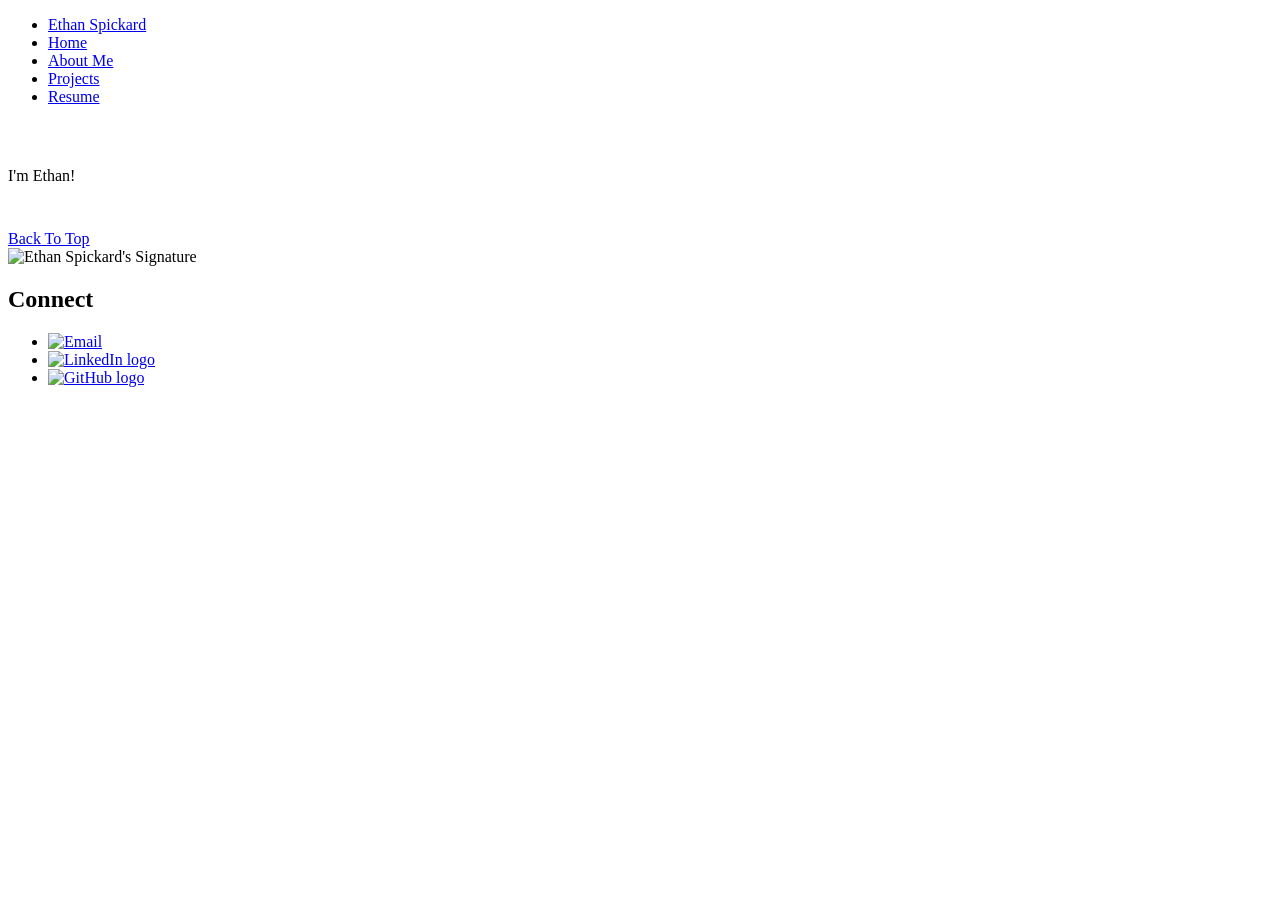
==== aboutme/index.html @ a58cb164 "Restructed pages setup." ====
<!DOCTYPE html>
<html lang="en">
  <head>
    <meta charset="UTF-8"/>
    <meta name="viewport" content="width=device-width, initial-scale=1.0, viewport-fit=cover"/>
    <meta http-equiv="X-UA-Compatible" content="ie=edge"/>
    <title>Ethan Spickard</title>
    <link rel="stylesheet" href="./style.css"/>
    <link rel="icon" href="./images/favicon.png"/>
  </head>

  <body>
    <header class="navbar" id="top">
      <nav aria-label="Primary">
        <ul class="navbar-item">
          <li class="navbar-tag">
            <a class="navbar-tag-text" href="./index.html#top">Ethan Spickard</a>
          </li>
          <li class="navbar-list">
            <a class="navbar-item-text" href="./index.html#top">Home</a>
          </li>
          <li class="navbar-list">
            <a class="navbar-item-text" href="./aboutme.html#top">About Me</a>
          </li>
          <li class="navbar-list">
            <a class="navbar-item-text" href="./projects.html#top">Projects</a>
          </li>
          <li class="navbar-list">
            <a class="navbar-item-text" href="./resume.html#top">Resume</a>
          </li>
        </ul>
      </nav>
    </header>

    <div style="height: 5vh"></div>
    
    <div>I'm Ethan!</div>
    
    <div style="height: 5vh"></div>
    
    <footer class="footer">
      <div class="backToTop">
        <a class="backToTopText" href="#top">Back To Top</a>
      </div>
      <div class="signature">
        <img
          class="signature-image"
          src="./images/signature.png"
          alt="Ethan Spickard's Signature"
        />
      </div>
      <div class="connect">
        <h2 class="connect-text">Connect</h2>
        <ul class="social-links">
          <li>
            <a href="mailto:ethan@ethanspickard.com">
              <img src="./images/email.svg" alt="Email"/>
            </a>
          </li>
          <li>
            <a href="https://linkedin.com/in/ethan-spickard">
              <img src="./images/linkedin.svg" alt="LinkedIn logo"/>
            </a>
          </li>
          <li>
            <a href="https://github.com/ecspickard">
              <img src="./images/github.svg" alt="GitHub logo"/>
            </a>
          </li>
        </ul>
      </div>
    </footer>
  </body>
</html>
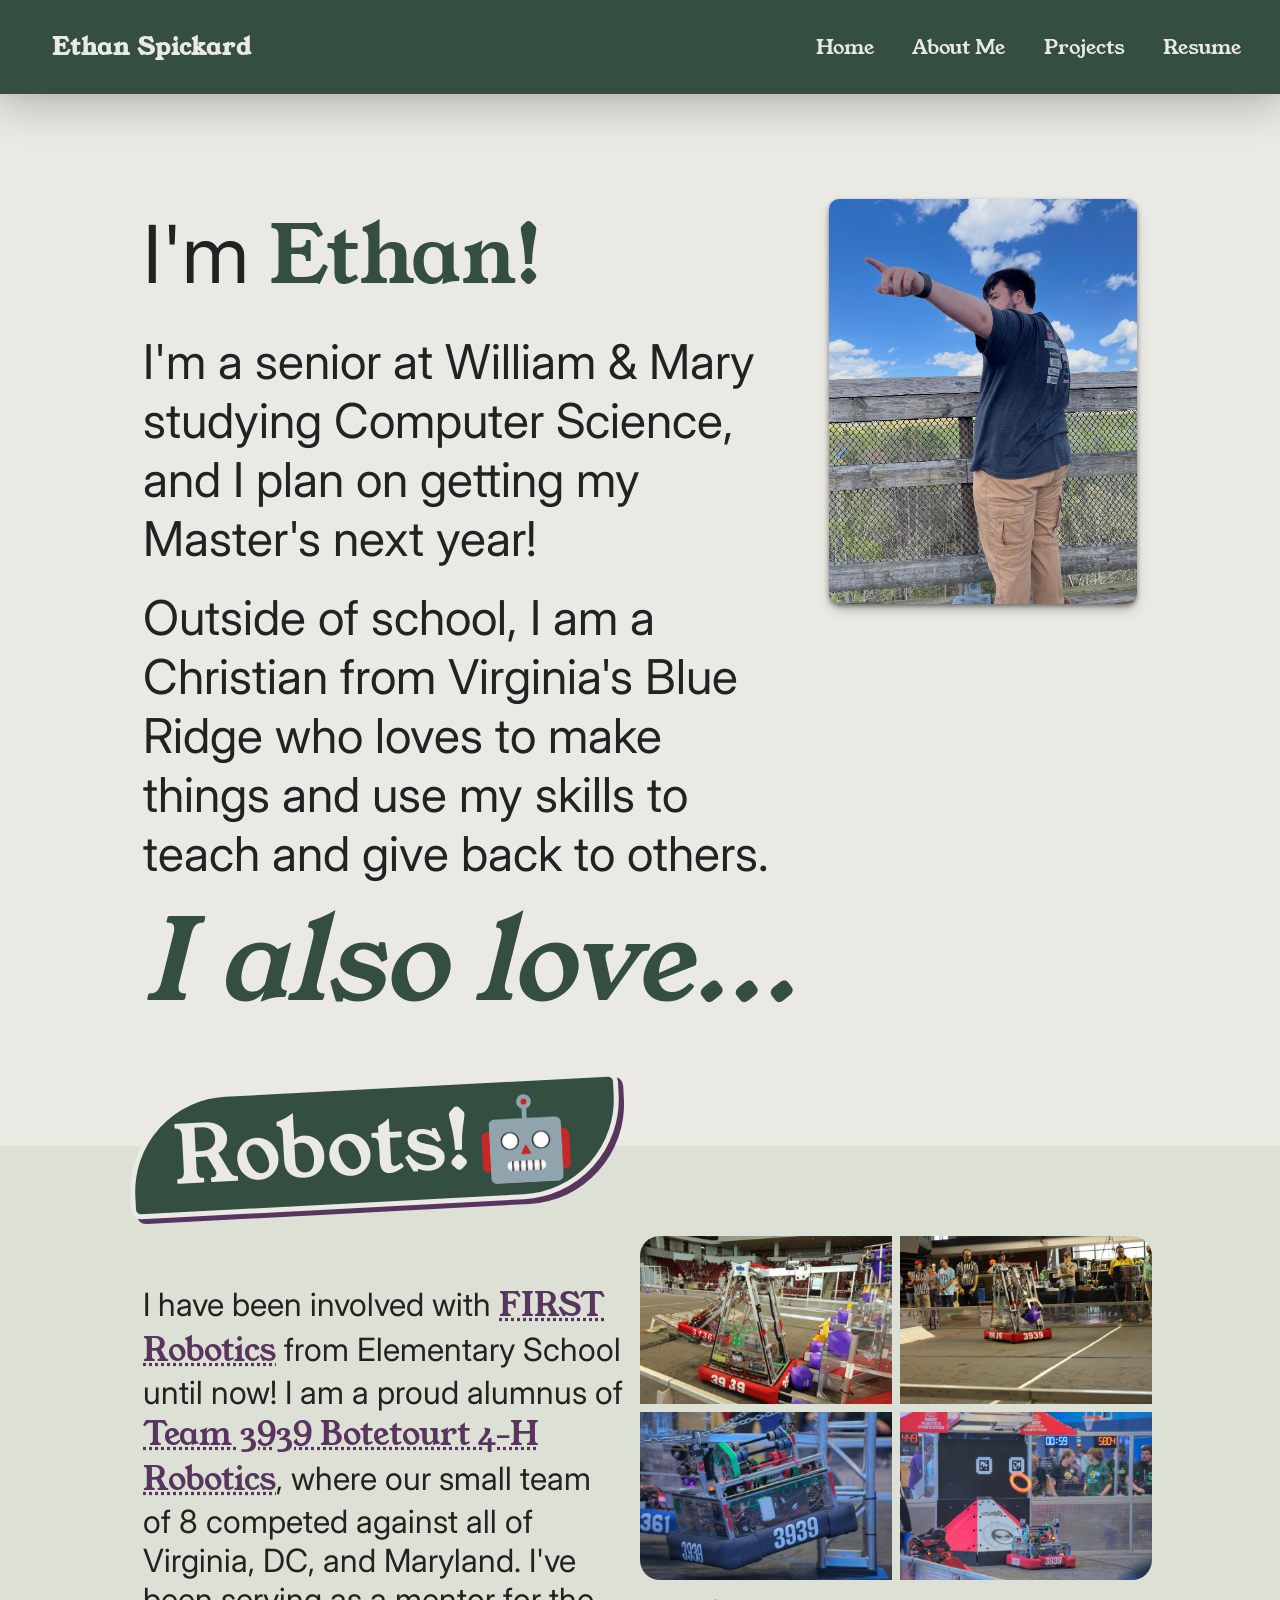
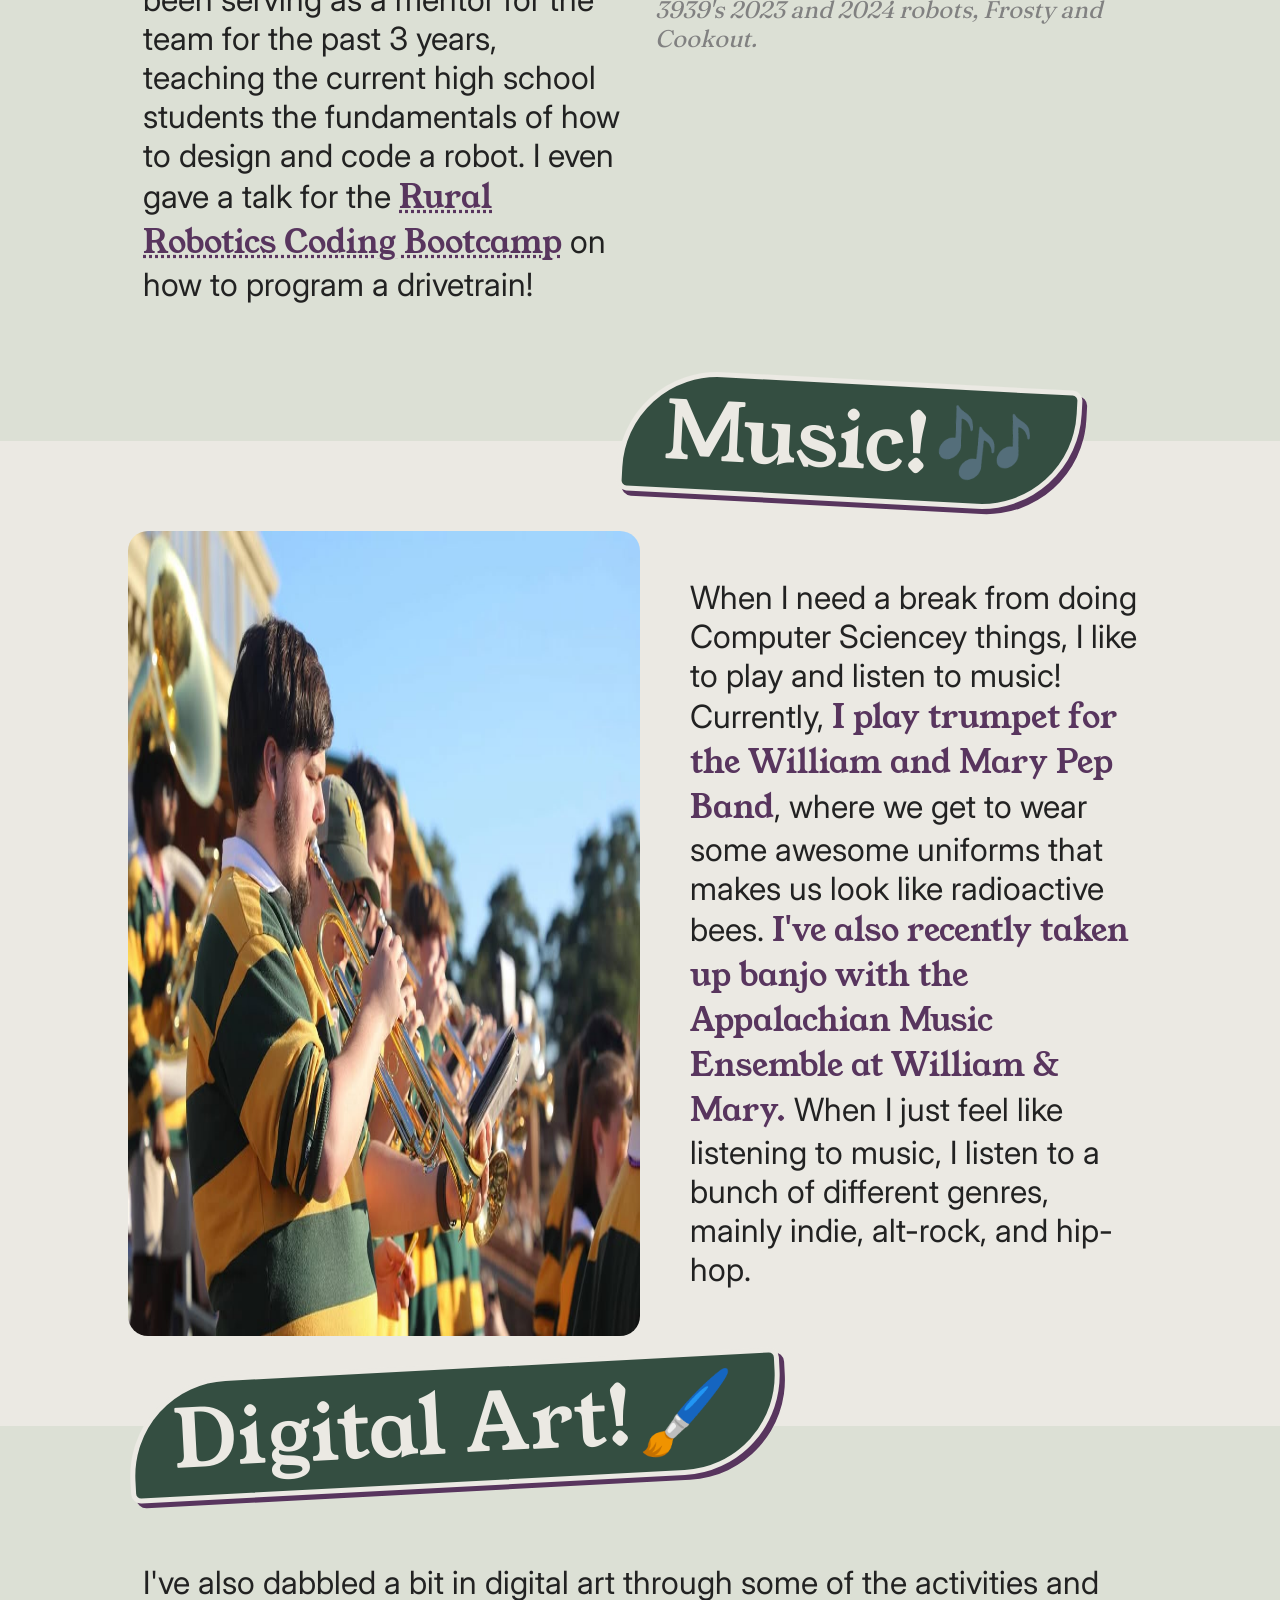
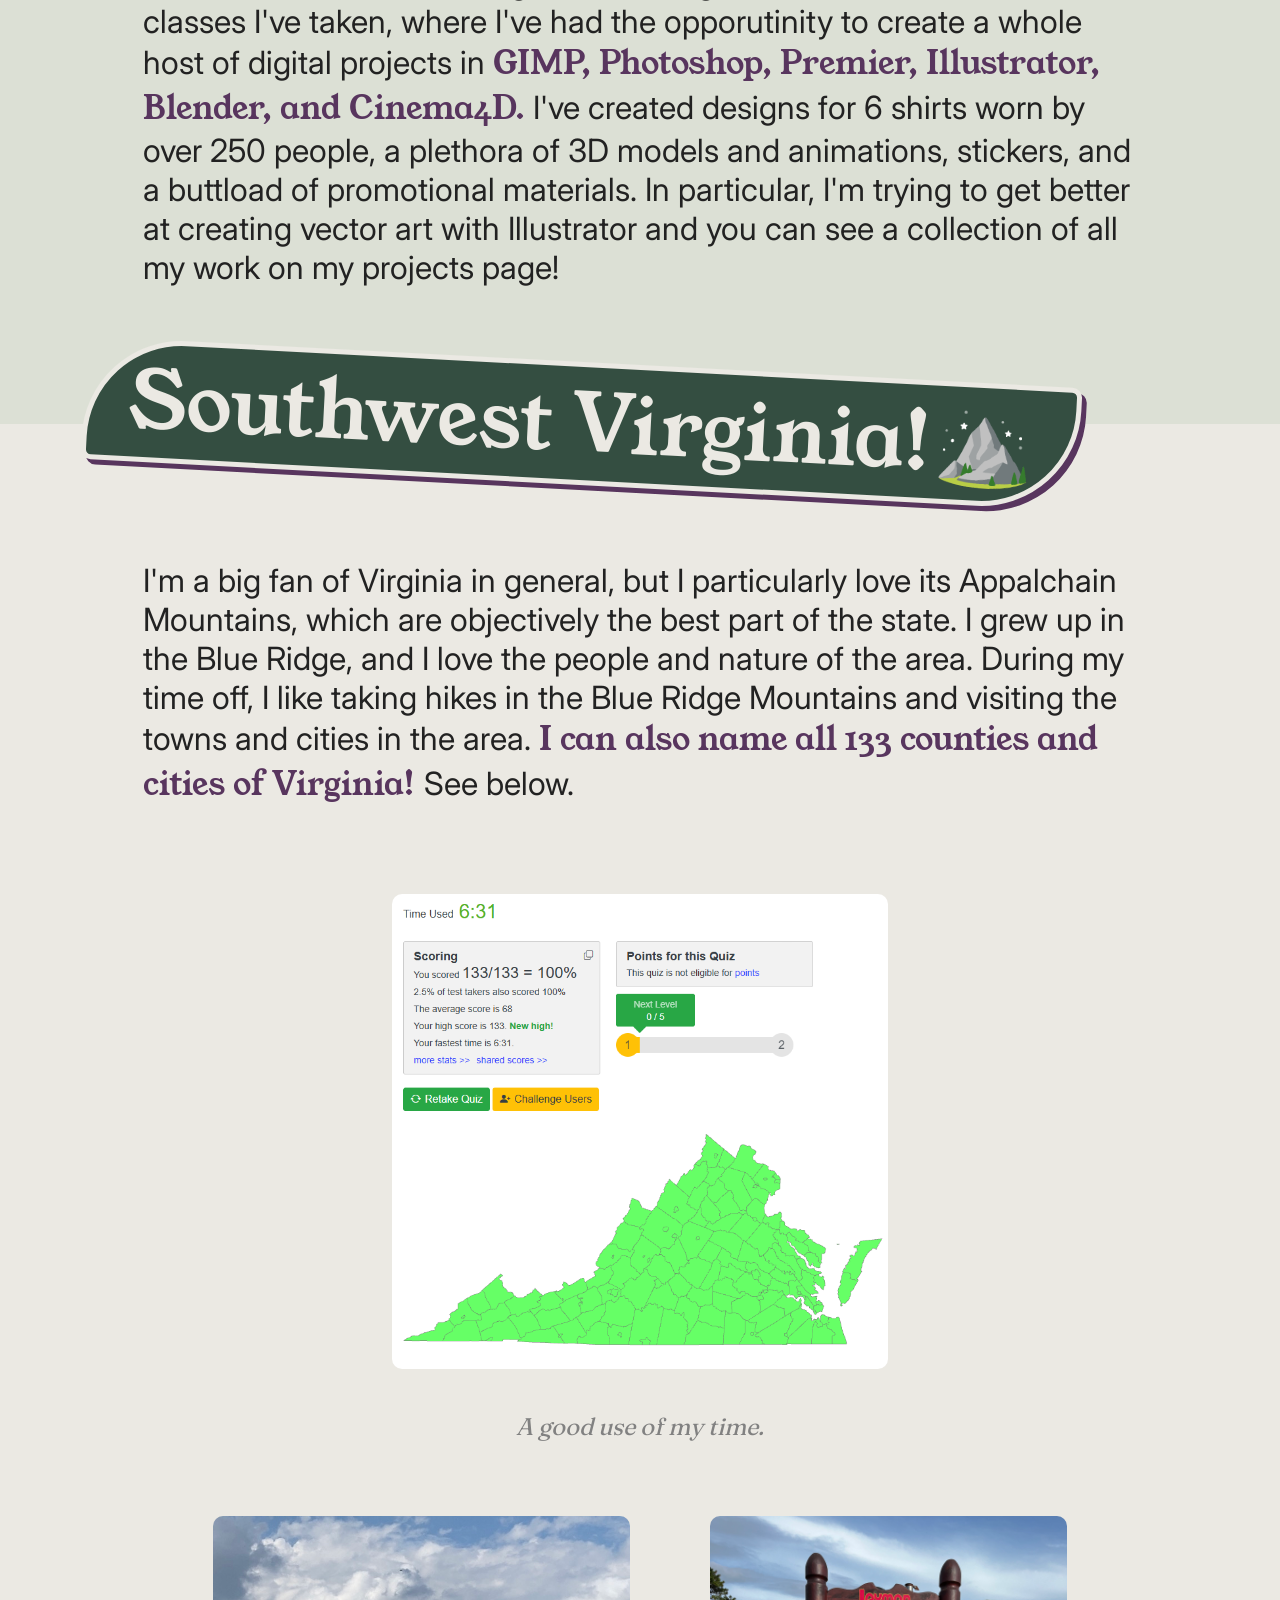
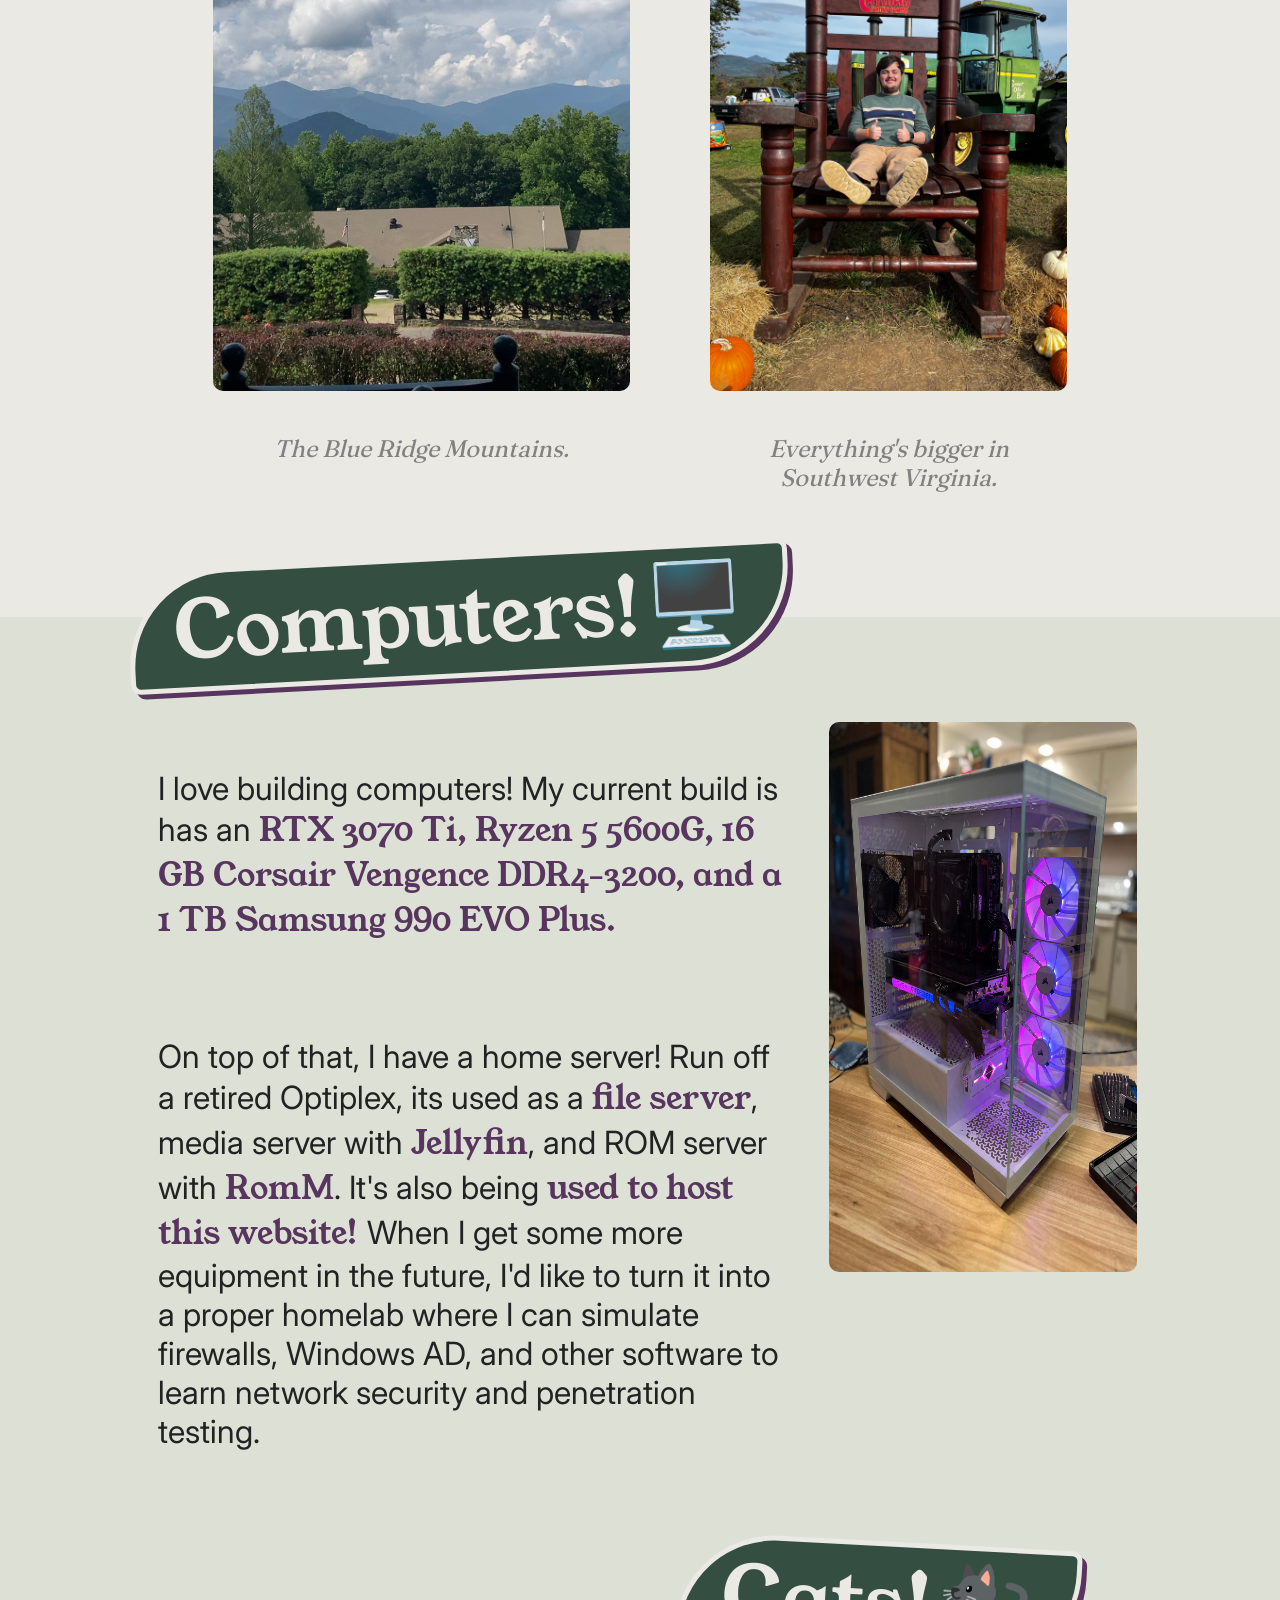
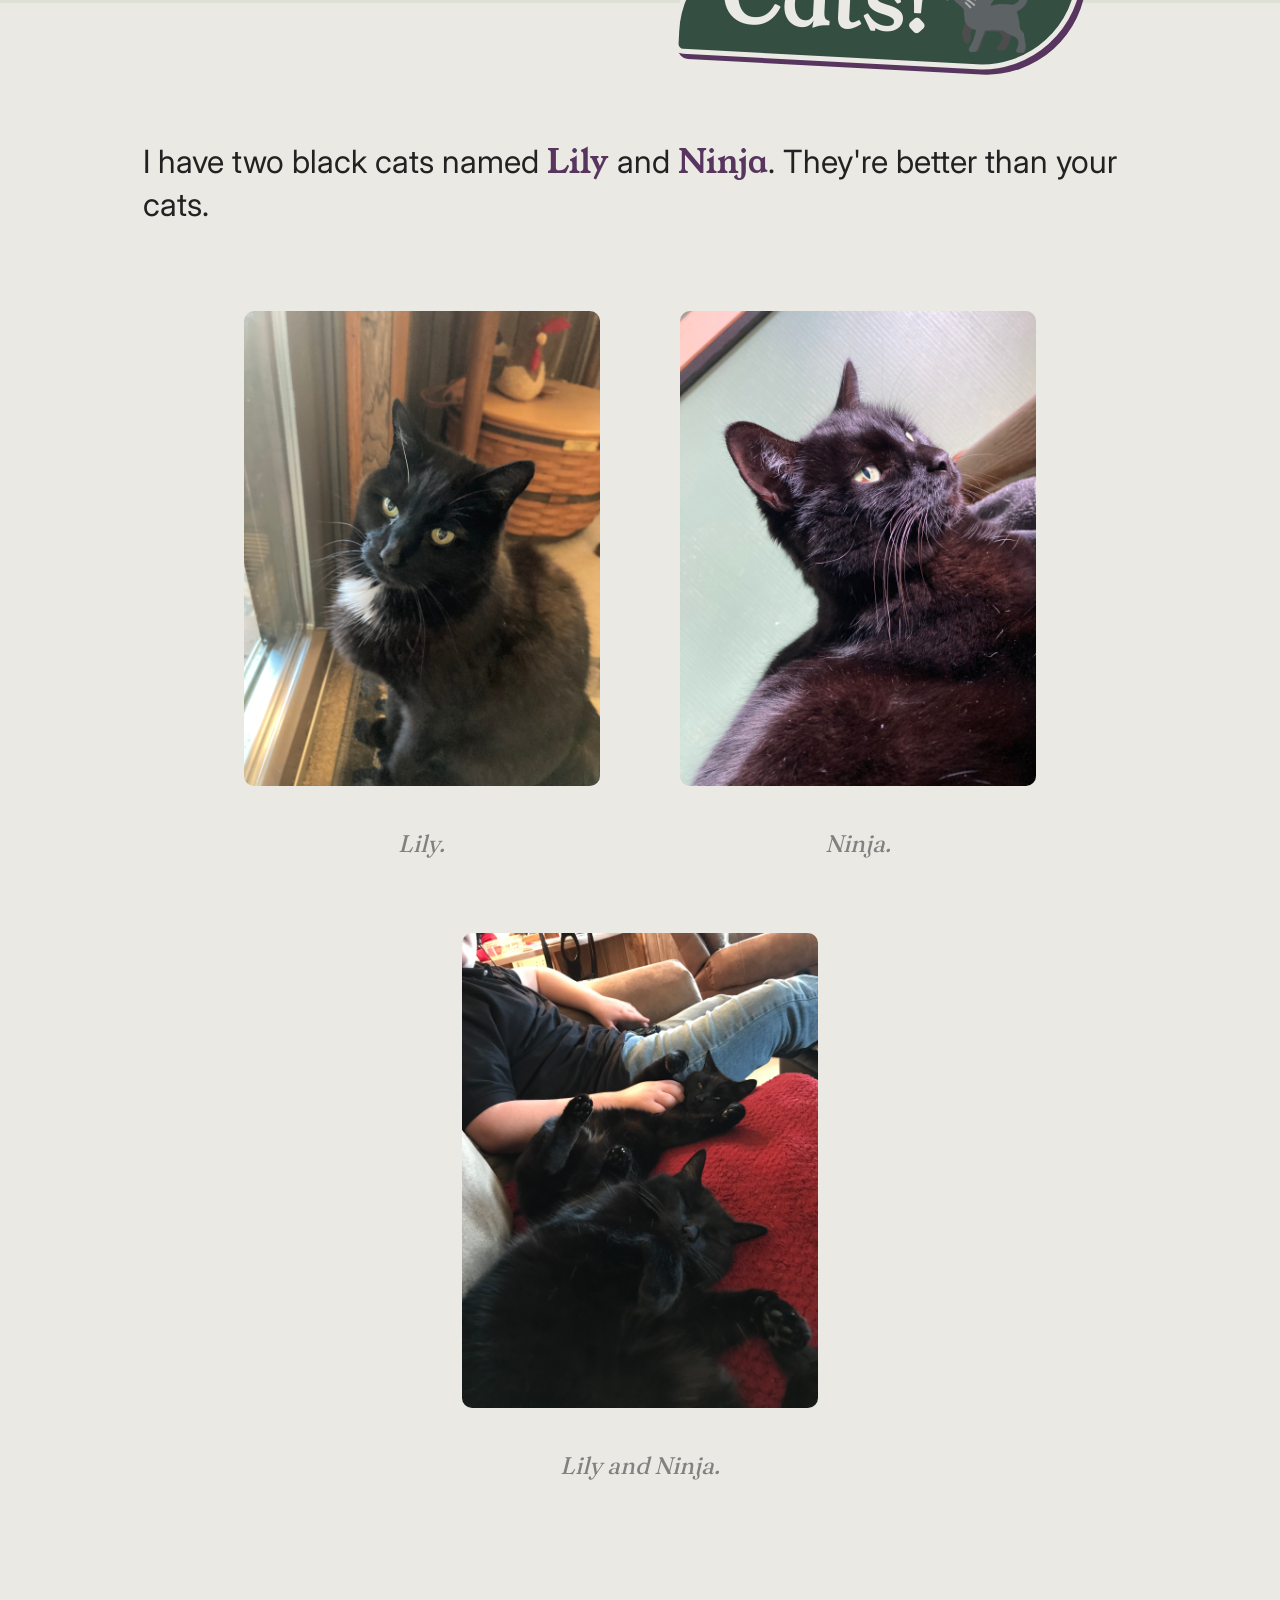
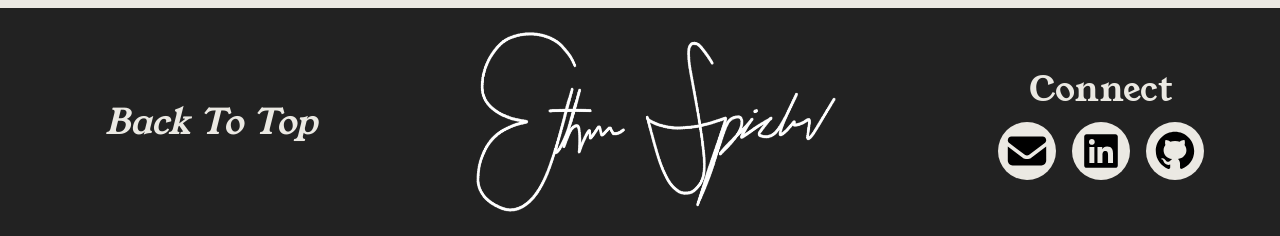
==== commit a8d2abb2: "Added about me page and cleaned up file structure." ====
--- a/aboutme/index.html
+++ b/aboutme/index.html
@@ -5,8 +5,8 @@
     <meta name="viewport" content="width=device-width, initial-scale=1.0, viewport-fit=cover"/>
     <meta http-equiv="X-UA-Compatible" content="ie=edge"/>
     <title>Ethan Spickard</title>
-    <link rel="stylesheet" href="./style.css"/>
-    <link rel="icon" href="./images/favicon.png"/>
+    <link rel="stylesheet" href="/style.css"/>
+    <link rel="icon" href="/images/favicon.png"/>
   </head>
 
   <body>
@@ -14,29 +14,131 @@
       <nav aria-label="Primary">
         <ul class="navbar-item">
           <li class="navbar-tag">
-            <a class="navbar-tag-text" href="./index.html#top">Ethan Spickard</a>
+            <a class="navbar-tag-text" href="/">Ethan Spickard</a>
           </li>
           <li class="navbar-list">
-            <a class="navbar-item-text" href="./index.html#top">Home</a>
+            <a class="navbar-item-text" href="/">Home</a>
           </li>
           <li class="navbar-list">
-            <a class="navbar-item-text" href="./aboutme.html#top">About Me</a>
+            <a class="navbar-item-text" href="/aboutme">About Me</a>
           </li>
           <li class="navbar-list">
-            <a class="navbar-item-text" href="./projects.html#top">Projects</a>
+            <a class="navbar-item-text" href="/projects">Projects</a>
           </li>
           <li class="navbar-list">
-            <a class="navbar-item-text" href="./resume.html#top">Resume</a>
+            <a class="navbar-item-text" href="/resume">Resume</a>
           </li>
         </ul>
       </nav>
     </header>
-
-    <div style="height: 5vh"></div>
     
-    <div>I'm Ethan!</div>
+    <div class="about-me-container">
+      <div class="about-me-section">
+        <div class="split-container">
+          <div class="split-two-third">
+            <div class="about-me-hero-title">I'm <b>Ethan!</b></div>
+            <div class="about-me-hero-subtitle">I'm a senior at William & Mary studying Computer Science, and I plan on getting my Master's next year!</div>
+            <div class="about-me-hero-body">Outside of school, I am a Christian from Virginia's Blue Ridge who loves to make things and use my skills to teach and give back to others.</div>
+            <div class="about-me-hero-segue">I also love...</div>
+          </div>
+          <div class="split-third">
+            <img class="about-me-hero-image" src="./images/pointing.jpg">
+          </div>
+        </div>
+        
+      </div>
+      
+      
+      <div class="about-me-section">
+        <h2>Robots!🤖</h2>
+        <div class="split-container">
+          <p class="split-half">I have been involved with <a href="https://www.firstinspires.org">FIRST Robotics</a> from Elementary School until now! I am a proud alumnus of <a href="https://www.team3939.com/index.php">Team 3939 Botetourt 4-H Robotics</a>, where our small team of 8 competed against all of Virginia, DC, and Maryland. I've been serving as a mentor for the team for the past 3 years, teaching the current high school students the fundamentals of how to design and code a robot. I even gave a talk for the <a href="https://www.youtube.com/watch?v=V723dXsJxwY">Rural Robotics Coding Bootcamp</a> on how to program a drivetrain!</p>
+        
+          <div class="split-half image-half">
+            <div class="image-grid">
+              <img style="border-top-left-radius: 20px;" src="./images/3939frosty.jpg">
+              <img style="border-top-right-radius: 20px;" src="./images/3939frosty2.jpg">
+              <img style="border-bottom-left-radius: 20px;" src="./images/3939cookout.jpg">
+              <img style="border-bottom-right-radius: 20px;" src="./images/3939cookout2.jpg">
+            </div>
+            <p class="about-me-caption">3939's 2023 and 2024 robots, Frosty and Cookout.</p>
+          </div>
+        </div>
+      </div>
+      
+      
+      
+      <div class="about-me-section">
+        <h2>Music!🎶</h2>
+        <div class="split-container">
+          <img class="split-half music-images" src="./images/pepband.JPG">
+          <p class="split-half music-text">When I need a break from doing Computer Sciencey things, I like to play and listen to music! Currently, <b>I play trumpet for the William and Mary Pep Band</b>, where we get to wear some awesome uniforms that makes us look like radioactive bees. <b>I've also recently taken up banjo with the Appalachian Music Ensemble at William & Mary.</b> When I just feel like listening to music, I listen to a bunch of different genres, mainly indie, alt-rock, and hip-hop.</p>
+        </div>
+      </div>
+      
+      <div class="about-me-section">
+        <h2>Digital Art!🖌️</h2>
+        <p>I've also dabbled a bit in digital art through some of the activities and classes I've taken, where I've had the opporutinity to create a whole host of digital projects in <b>GIMP, Photoshop, Premier, Illustrator, Blender, and Cinema4D.</b> I've created designs for 6 shirts worn by over 250 people, a plethora of 3D models and animations, stickers, and a buttload of promotional materials. In particular, I'm trying to get better at creating vector art with Illustrator and you can see a collection of all my work on my projects page!</p>
+      </div>
+      
+      <div class="about-me-section">
+        <h2>Southwest Virginia!⛰️</h2>
+        <p>I'm a big fan of Virginia in general, but I particularly love its Appalchain Mountains, which are objectively the best part of the state. I grew up in the Blue Ridge, and I love the people and nature of the area. During my time off, I like taking hikes in the Blue Ridge Mountains and visiting the towns and cities in the area. <b>I can also name all 133 counties and cities of Virginia!</b> See below.</p>
+        <div class="virginia-gallery">
+          <div class="virginia-item">
+            <img class="virginia-images" src="./images/virginiaquiz.png">
+            <p class="about-me-caption">A good use of my time.</p>
+          </div>
+        
+          <div class="virginia-item">
+            <img class="virginia-images" src="./images/blueridge.jpg">
+            <p class="about-me-caption">The Blue Ridge Mountains.</p>
+          </div>
+        
+          <div class="virginia-item">
+            <img class="virginia-images" src="./images/bigchair.png">
+            <p class="about-me-caption">Everything's bigger in <br> Southwest Virginia.</p>
+          </div>
+        </div>
+      </div>
+      
+      <div class="about-me-section">
+        <h2>Computers!🖥️</h2>
+        <div class="split-container">
+          <div class="split-two-third">
+            <p>I love building computers! My current build is has an <b>RTX 3070 Ti, Ryzen 5 5600G, 16 GB Corsair Vengence DDR4-3200, and a 1 TB Samsung 990 EVO Plus.</b></p>
+            <p>On top of that, I have a home server! Run off a retired Optiplex, its used as a <b>file server</b>, media server with <b>Jellyfin</b>, and ROM server with <b>RomM</b>. It's also being <b>used to host this website!</b> When I get some more equipment in the future, I'd like to turn it into a proper homelab where I can simulate firewalls, Windows AD, and other software to learn network security and penetration testing.</p>
+          </div>
+          <div class="split-third">
+            <img class="computer-image" src="./images/computer.png">
+          </div>
+          
+        </div>        
+      </div>
+      
+      <div class="about-me-section">
+        <h2>Cats!🐈‍⬛</h2>
+        <p style="width: fit-content;">I have two black cats named <b>Lily</b> and <b>Ninja</b>. They're better than your cats.</p>
+        
+        <div class="cat-gallery">
+          <div class="cat-item">
+            <img class="cat-images" src="./images/lily.JPG">
+            <p class="about-me-caption">Lily.</p>
+          </div>
+        
+          <div class="cat-item">
+            <img class="cat-images" src="./images/ninja.png">
+            <p class="about-me-caption">Ninja.</p>
+          </div>
+        
+          <div class="cat-item">
+            <img class="cat-images" src="./images/ninjaandlily.JPG">
+            <p class="about-me-caption">Lily and Ninja.</p>
+          </div>
+        </div>
+      </div>
     
-    <div style="height: 5vh"></div>
+    </div>
     
     <footer class="footer">
       <div class="backToTop">
@@ -45,7 +147,7 @@
       <div class="signature">
         <img
           class="signature-image"
-          src="./images/signature.png"
+          src="/images/signature.png"
           alt="Ethan Spickard's Signature"
         />
       </div>
@@ -54,17 +156,17 @@
         <ul class="social-links">
           <li>
             <a href="mailto:ethan@ethanspickard.com">
-              <img src="./images/email.svg" alt="Email"/>
+              <img src="/images/email.svg" alt="Email"/>
             </a>
           </li>
           <li>
             <a href="https://linkedin.com/in/ethan-spickard">
-              <img src="./images/linkedin.svg" alt="LinkedIn logo"/>
+              <img src="/images/linkedin.svg" alt="LinkedIn logo"/>
             </a>
           </li>
           <li>
             <a href="https://github.com/ecspickard">
-              <img src="./images/github.svg" alt="GitHub logo"/>
+              <img src="/images/github.svg" alt="GitHub logo"/>
             </a>
           </li>
         </ul>
--- a/style.css
+++ b/style.css
@@ -0,0 +1,1171 @@
+/* =========================================================
+   Custom Properties
+   ========================================================= */
+
+:root {
+  --white: #ebe9e3;
+  --accent-white: #dddddd;
+  --whiter: #f7f5ef;
+  --grey: #818181;
+  --green: #344e41;
+  --off-green: #4d6157;
+  --background-green: #dce0d5;
+  --hover-green: #c5c9bd;
+  --purple: #58355e;
+  --black: #222222;
+}
+
+/* =========================================================
+   Fonts
+   ========================================================= */
+
+@font-face {
+  font-family: "YoungSerif";
+  src: url("./fonts/YoungSerif-Regular.ttf") format("truetype");
+  font-weight: normal;
+  font-style: normal;
+}
+
+@font-face {
+  font-family: "Graphik";
+  src: url("./fonts/Graphik-Regular.ttf") format("truetype");
+  font-weight: normal;
+  font-style: normal;
+}
+
+@font-face {
+  font-family: "Inter";
+  src: url("./fonts/Inter-VariableFont.ttf") format("truetype");
+  font-weight: normal;
+  font-style: normal;
+}
+
+@font-face {
+  font-family: "Fraunces";
+  src: url("./fonts/Fraunces-VariableFont.ttf") format("truetype");
+  font-weight: normal;
+  font-style: normal;
+}
+
+/* =========================================================
+   Base / Reset
+   ========================================================= */
+
+* {
+  box-sizing: border-box;
+}
+
+html,
+body {
+  margin: 0;
+  padding: 0;
+  overflow-x: clip;
+  scroll-behavior: smooth;
+}
+
+body {
+  margin: 0;
+  padding: 0;
+  background-color: var(--white);
+}
+
+img {
+  max-width: 100%;
+}
+
+a {
+  text-decoration: none;
+}
+
+b {
+  font-family: "YoungSerif", Times, serif;
+  font-weight: lighter;
+  color: var(--green);
+}
+
+/* Section divider, rendered as an <hr> */
+.divider {
+  height: 3px;
+  width: 90vw;
+  margin: 0;
+  margin-left: 5vw;
+  display: grid;
+  background-color: var(--accent-white);
+  border: none;
+}
+
+/* =========================================================
+   Navbar
+   ========================================================= */
+
+.navbar {
+  width: 100%;
+  min-height: 9vh;
+  box-sizing: border-box;
+  display: flex;
+  align-items: center;
+  justify-content: space-between;
+  top: 0;
+  z-index: 1000;
+  background-color: var(--green);
+  padding: calc(1rem + env(safe-area-inset-top)) 10px 1rem;
+  box-shadow: 0 5px 10px rgba(0, 0, 0, 0.04), 0 15px 40px rgba(0, 0, 0, 0.2);
+}
+
+.navbar nav {
+    width: 100%;
+    margin-right: 3vw;
+}
+
+.navbar-item {
+  display: flex;
+  flex-wrap: wrap;
+  align-items: center;
+  width: 100%;
+  list-style-type: none;
+  margin: 0;
+  padding: 0;
+  margin-left: 2vw;
+  margin-right: 2vw;
+  color: var(--white);
+}
+
+.navbar-tag {
+  float: left;
+  margin-right: auto;
+}
+
+.navbar-list {
+  float: right;
+  padding-top: 0;
+  padding-bottom: 0;
+  margin-left: 0.5vw;
+}
+
+.navbar-tag-text {
+  display: block;
+  text-align: center;
+  padding: 14px 16px;
+  font-family: "YoungSerif", Times, serif;
+  font-weight: bolder;
+  font-size: clamp(1.1rem, 1rem + 1vw, 1.5rem);
+  letter-spacing: 1px;
+  color: var(--white);
+  transition: all 0.6s ease;
+  white-space: nowrap;
+}
+
+.navbar-item-text {
+  display: block;
+  text-align: center;
+  padding: 14px 16px;
+  border-radius: 5px;
+  font-family: "YoungSerif", Times, serif;
+  font-size: clamp(0.95rem, 0.8rem + 0.6vw, 1.5rem);
+  color: inherit;
+  transition: all 0.6s ease;
+  white-space: nowrap;
+}
+
+.navbar-item-text:hover {
+  background-color: var(--off-green);
+  border-radius: 20px;
+  transform: translateY(-2px);
+  text-decoration: underline var(--white);
+}
+
+/* =========================================================
+   Hero
+   ========================================================= */
+
+.hero {
+  width: 100%;
+  min-height: 65vh;
+  box-sizing: border-box;
+  margin-bottom: 0;
+  display: grid;
+  grid-template-columns: 60% 40%;
+  gap: 2rem;
+  padding: 4vh 0;
+  background-color: var(--white);
+}
+
+.hero-text {
+  display: flex;
+  margin-left: 7vw;
+  color: var(--black);
+  font-family: "Graphik";
+  font-size: clamp(1.75rem, 1rem + 3.5vw, 4.5rem);
+}
+
+.hero-title {
+  align-content: center;
+  justify-content: center;
+  padding-top: 0;
+  padding-bottom: 0;
+}
+
+.hero-title h1,
+.hero-title p {
+  margin: 1em 0;
+  font-size: inherit;
+  font-weight: inherit;
+  font-family: inherit;
+  color: inherit;
+}
+
+.hero-headshot {
+  align-content: center;
+  justify-items: center;
+}
+
+.hero-image {
+  align-self: auto;
+  width: 100%;
+  max-width: 500px;
+  height: auto;
+  aspect-ratio: 1 / 1;
+  object-fit: cover;
+  border: solid var(--green) 8px;
+  border-radius: 50px;
+}
+
+/* =========================================================
+   At a Glance
+   ========================================================= */
+
+.at-a-glance {
+  width: 90vw;
+  margin: 1vh;
+  margin-left: 5vw;
+  padding: 5px;
+  display: grid;
+  grid-template-columns: repeat(5, 20%);
+  gap: 1.5rem 0;
+  background-color: var(--white);
+}
+
+.at-a-glance-text {
+  display: flex;
+  justify-content: center;
+  align-items: center;
+  text-align: center;
+  font-family: "Graphik", Times, serif;
+  font-weight: lighter;
+  font-size: clamp(1.1rem, 0.6rem + 2vw, 3rem);
+  color: var(--black);
+}
+
+.at-a-glance-links {
+  display: grid;
+  grid-template-rows: 50% 50%;
+  gap: 0.5rem;
+  justify-content: center;
+  align-items: center;
+}
+
+.at-a-glance-buttons {
+  padding: 10px;
+  border-radius: 20px;
+  text-align: center;
+  justify-items: center;
+  align-items: center;
+  font-family: "YoungSerif";
+  font-size: clamp(1rem, 0.7rem + 1vw, 1.75rem);
+  color: var(--white);
+  transition: all 0.4s ease-out;
+}
+
+.at-a-glance-buttons:hover {
+  transform: translateY(-4px);
+  box-shadow: 0 5px 10px rgba(0, 0, 0, 0.4);
+  text-decoration: underline var(--white);
+  transition: all 0.4s ease-out;
+}
+
+.at-a-glance-projects {
+  background-color: var(--green);
+}
+
+.at-a-glance-resume {
+  background-color: var(--purple);
+}
+
+.at-a-glance-links-text {
+  color: inherit;
+}
+
+/* =========================================================
+   Featured Projects
+   ========================================================= */
+
+.featured-projects {
+  width: 90vw;
+  max-width: 1400px;
+  margin: 7vh auto;
+}
+ 
+.featured-header {
+  display: grid;
+  grid-template-columns: auto auto;
+  gap: 1rem;
+  align-items: center;
+}
+ 
+.featured-header-text {
+  margin: 0;
+  font-family: "YoungSerif", Times, serif;
+  font-weight: lighter;
+  font-size: clamp(1.75rem, 1.2rem + 2vw, 3rem);
+  color: var(--green);
+}
+ 
+.featured-header-button {
+  margin-left: auto;
+  margin-bottom: auto;
+  padding: 10px;
+  border-radius: 20px;
+  text-align: center;
+  font-family: "YoungSerif";
+  font-size: clamp(1rem, 0.7rem + 1vw, 1.75rem);
+  color: var(--white);
+  background-color: var(--purple);
+  transition: all 0.4s ease-out;
+  white-space: nowrap;
+}
+ 
+.featured-header-button:hover {
+  transform: translateY(-4px);
+  box-shadow: 0 5px 10px rgba(0, 0, 0, 0.4);
+  text-decoration: underline var(--white);
+  transition: all 0.4s ease-out;
+}
+ 
+.featured-content {
+  display: flex;
+  flex-wrap: wrap;
+  justify-content:space-between;
+  gap: 2.5rem;
+  margin-top: 3vh;
+  margin-bottom: 5vh;
+}
+ 
+.featured-card {
+  display: block;
+  position: relative;
+  justify-self: center;
+  flex: 1 1 280px;
+  max-width: 800px;
+  min-height: 35vh;
+  border: solid var(--accent-white) 2px;
+  border-radius: 15px;
+  background-color: var(--whiter);
+  transform: translateY(0px);
+  transition: all 0.4s ease-out;
+}
+ 
+.featured-card:hover {
+  transform: translateY(-4px);
+  box-shadow: 0 10px 10px rgba(0, 0, 0, 0.1);
+  transition: all 0.4s ease-out;
+}
+ 
+.featured-image-wrapper {
+  overflow: hidden;
+}
+ 
+.featured-image {
+  height: 13vh;
+  width: 100%;
+  margin: 0;
+  padding: 0;
+  border-radius: 12px 12px 0 0;
+  border-bottom: solid var(--white) 2px;
+}
+ 
+.featured-title {
+  margin: 0;
+  margin-left: 9px;
+  font-family: "YoungSerif";
+  font-size: 2rem;
+  font-weight: normal;
+  color: inherit;
+}
+ 
+.featured-text {
+  margin: 0;
+  margin-left: 9px;
+  margin-right: 9px;
+  display: -webkit-box;
+  -webkit-box-orient: vertical;
+  -webkit-line-clamp: 4;
+  line-clamp: 4;
+  overflow: hidden;
+  font-family: "Graphik";
+  font-size: 1.5rem;
+}
+ 
+.featured-link {
+  width: 60%;
+  position: absolute;
+  left: 50%;
+  bottom: -1.75rem;
+  transform: translateX(-50%);
+  padding: 4px;
+  border: solid var(--white) 3px;
+  border-radius: 10px;
+  background-color: var(--green);
+  opacity: 0;
+  translate: translateY(0);
+  text-align: center;
+  text-decoration: none;
+  transition: all 0.2s ease-out;
+}
+ 
+.featured-card:hover .featured-link {
+  opacity: 1;
+  transition: all 0.4s ease-out;
+}
+ 
+.featured-link:hover {
+  translate: translateY(-2);
+  background-color: #405a4d;
+  text-decoration: underline var(--white);
+}
+ 
+.featured-link-text {
+  font-family: "YoungSerif";
+  font-size: 2rem;
+  font-style: italic;
+  color: var(--white);
+}
+
+/* =========================================================
+   Previously Worked With
+   ========================================================= */
+
+.previously {
+  width: 90vw;
+  max-width: 1200px;
+  margin: 1vh auto 5vh;
+}
+
+.previously-worked-with {
+  display: flex;
+  justify-content: center;
+  align-items: center;
+  margin-top: 5vh;
+  margin-bottom: 1vh;
+  font-family: "YoungSerif";
+  font-size: clamp(1.5rem, 1rem + 2vw, 3rem);
+  font-weight: normal;
+  color: var(--green);
+  text-align: center;
+}
+
+.company-logos {
+  height: auto;
+  display: grid;
+  grid-template-columns: repeat(auto-fit, minmax(150px, 1fr));
+  gap: 1.5rem;
+  padding: 1rem 0;
+}
+
+.company-logo {
+  display: flex;
+  align-self: center;
+  justify-self: center;
+  height: auto;
+  width: auto;
+  max-height: 250px;
+  border: 2px solid var(--accent-white);
+  border-radius: 15px;
+  transform: scale(1);
+  transition: all 0.5s ease;
+}
+
+.company-logo:hover {
+  transform: scale(1.05);
+  box-shadow: 0 5px 10px rgba(0, 0, 0, 0.1);
+  transition: all 0.5s ease;
+}
+
+.large-company-logo {
+  display: flex;
+  align-self: center;
+  justify-self: center;
+  height: auto;
+  width: auto;
+  max-height: 300px;
+  border: 2px solid var(--accent-white);
+  border-radius: 15px;
+  transform: scale(1);
+  transition: all 0.5s ease;
+}
+
+.large-company-logo:hover {
+  transform: scale(1.025);
+  box-shadow: 0 5px 10px rgba(0, 0, 0, 0.1);
+  transition: all 0.5s ease;
+}
+
+/* =========================================================
+   Contact
+   ========================================================= */
+
+.contact {
+  margin: 7vh 5vw;
+  margin-bottom: 15vh;
+  display: flex;
+  justify-self: center;
+  justify-content: center;
+}
+
+.contact-card {
+  min-height: 53vh;
+  width: 90vw;
+  max-width: 1100px;
+  display: flex;
+  border: solid var(--accent-white) 1px;
+  border-radius: 25px;
+  background-color: var(--whiter);
+  overflow: hidden;
+}
+
+.left-contact {
+  position: relative;
+  height: auto;
+  width: 30%;
+  min-width: 90px;
+  display: flex;
+  background-color: var(--green);
+  border-top-left-radius: 25px;
+  border-bottom-left-radius: 25px;
+}
+
+.left-contact-text {
+  margin: 0;
+  align-self: center;
+  writing-mode: vertical-rl;
+  text-orientation: upright;
+  font-family: "YoungSerif";
+  font-size: clamp(1.5rem, 1rem + 2vw, 4rem);
+  font-weight: normal;
+  letter-spacing: clamp(-14px, -4px - 1.5vw, -6px);
+  color: var(--off-green);
+}
+
+.contact-logo {
+  position: absolute;
+  top: 50%;
+  left: 100%;
+  transform: translate(-55%, -50%);
+  align-self: center;
+  height: clamp(6rem, 4rem + 12vw, 20rem);
+  width: clamp(6rem, 4rem + 12vw, 20rem);
+  border: solid var(--green) clamp(4px, 0.6vw, 10px);
+  border-radius: 50%;
+  overflow: clip;
+}
+
+.contact-logo-image {
+  width: 100%;
+  height: 100%;
+  border-radius: 50%;
+}
+
+.right-contact {
+  height: auto;
+  width: 70%;
+  padding: 15px;
+  padding-left: 15%;
+  display: grid;
+  grid-template-rows: repeat(4, minmax(60px, 1fr));
+  gap: 0.5rem;
+}
+
+.right-contact-header {
+  margin: 0;
+  justify-self: center;
+  align-self: center;
+  font-family: "YoungSerif";
+  font-size: clamp(1.5rem, 1rem + 3vw, 4rem);
+  font-weight: normal;
+  color: var(--green);
+  text-align: center;
+}
+
+.right-contact-item {
+  display: flex;
+  align-self: flex-start;
+  justify-self: left;
+  text-decoration: none;
+  transition: all 0.4s ease-out;
+}
+
+.right-contact-item:hover {
+  background-color: var(--white);
+  border-radius: 25px;
+  transform: translateX(15px);
+  text-decoration: underline var(--purple);
+  transition: all 0.3s ease-out;
+}
+
+.right-contact-item:hover .right-contact-icon {
+  transform: rotateY(360deg);
+  transition: all 1.25s ease;
+}
+
+.right-contact-icon {
+  align-self: center;
+  flex-shrink: 0;
+  margin: 15px;
+  padding: 1px;
+  width: clamp(40px, 6vw, 75px);
+  height: clamp(40px, 6vw, 75px);
+  background-color: var(--green);
+  border: 0px solid var(--white);
+  border-radius: 10px;
+  transform: rotateY(0deg);
+  transition: all 0.5s ease-out;
+}
+
+.right-contact-picture {
+  height: 100%;
+  width: 100%;
+  filter: invert(95%) sepia(8%) saturate(496%) hue-rotate(353deg)
+    brightness(111%) contrast(84%);
+}
+
+.right-contact-text {
+  align-self: center;
+  margin: 10px;
+  font-family: "Graphik";
+  font-size: clamp(1rem, 0.7rem + 1vw, 2.25rem);
+  font-weight: lighter;
+  color: var(--black);
+}
+
+/* =========================================================
+   Footer
+   ========================================================= */
+
+.footer {
+  width: 100%;
+  min-height: 20vh;
+  display: grid;
+  grid-template-columns: 33% 34% 33%;
+  gap: 1rem;
+  padding-top: 1.5rem;
+  padding-right: 0;
+  padding-bottom: calc(1.5rem + env(safe-area-inset-bottom, 0px));
+  padding-left: 0;
+  background-color: var(--black);
+  border-top: 3px solid var(--white);
+}
+
+.backToTop {
+  display: flex;
+  justify-content: center;
+  align-items: center;
+  color: var(--white);
+}
+
+.backToTopText {
+  display: flex;
+  justify-content: center;
+  align-items: center;
+  padding: 0.5rem;
+  font-family: "YoungSerif";
+  font-style: italic;
+  font-weight: lighter;
+  font-size: clamp(1.25rem, 1rem + 1.5vw, 3rem);
+  color: var(--white);
+  transition: all 0.6s ease;
+  text-align: center;
+}
+
+.backToTopText:hover {
+  background-color: #31302f;
+  border-radius: 1rem;
+  transform: translateY(-2px);
+  text-decoration: underline var(--white);
+  transition: all 0.6s ease;
+}
+
+.signature {
+  min-height: 0;
+  height: 20vh;
+  display: flex;
+  justify-content: center;
+  align-self: center;
+}
+
+.signature-image {
+  width: 100%;
+  height: 100%;
+  object-fit: contain;
+}
+
+.connect {
+  display: flex;
+  flex-direction: column;
+  justify-content: center;
+  align-items: center;
+}
+
+.connect-text {
+  margin: 0;
+  padding: 0.5rem;
+  padding-top: 0;
+  font-family: "YoungSerif";
+  font-weight: lighter;
+  font-size: clamp(1.25rem, 1rem + 1.5vw, 3rem);
+  color: var(--white);
+  transition: all 0.6s ease;
+}
+
+.social-links {
+  display: flex;
+  gap: 16px;
+  justify-content: center;
+  list-style: none;
+  margin: 0;
+  padding: 0;
+}
+
+.social-links a {
+  display: inline-flex;
+  padding: 5px;
+  border-radius: 50%;
+  background-color: var(--white);
+}
+
+.social-links img {
+  width: 48px;
+  height: 48px;
+  transition: 0.2s ease;
+}
+
+.social-links a:hover img {
+  transform: translateY(-2px);
+}
+
+/* =========================================================
+   Responsive Breakpoints
+   ========================================================= */
+
+/* Tablet and below: stack the two-column layouts */
+@media (max-width: 900px) {
+  .hero {
+    grid-template-columns: 1fr;
+    padding: 4vh 5vw;
+    text-align: center;
+  }
+
+  .hero-text {
+    margin-left: 0;
+    justify-content: center;
+  }
+
+  .hero-title {
+    justify-items: center;
+  }
+
+  .hero-headshot {
+    order: -1;
+  }
+
+  .hero-image {
+    max-width: 320px;
+  }
+
+  .contact-card {
+    flex-direction: column;
+    height: auto;
+    width: 90vw;
+  }
+
+  .left-contact {
+    width: 100%;
+    min-height: 3rem;
+    border-top-left-radius: 25px;
+    border-top-right-radius: 25px;
+    border-bottom-left-radius: 0;
+  }
+
+  .left-contact-text,
+  .contact-logo {
+    display: none;
+  }
+
+  .right-contact {
+    width: 100%;
+    padding: 2rem 5vw;
+    grid-template-rows: none;
+    gap: 1rem;
+  }
+
+  .right-contact-header {
+    margin-top: 0;
+  }
+}
+
+/* Mobile: simplify navbar, stats, and footer */
+@media (max-width: 700px) {
+  .navbar {
+    padding-top: calc(0.75rem + env(safe-area-inset-top, 0px));
+    padding-right: 5px;
+    padding-bottom: 0.75rem;
+    padding-left: 5px;
+  }
+
+  .navbar-item {
+    justify-content: center;
+    margin-left: 0;
+    margin-right: 0;
+    row-gap: 0.25rem;
+  }
+
+  .navbar-tag {
+    float: none;
+    width: 100%;
+    text-align: center;
+    margin-right: 0;
+  }
+
+  .navbar-list {
+    float: none;
+    margin-left: 0;
+  }
+
+  .navbar-tag-text,
+  .navbar-item-text {
+    padding: 8px 10px;
+  }
+
+  .at-a-glance {
+    width: 90vw;
+    margin-left: 5vw;
+    grid-template-columns: repeat(2, 1fr);
+    row-gap: 1.5rem;
+  }
+
+  .at-a-glance-links {
+    grid-column: span 2;
+    grid-template-rows: none;
+    grid-template-columns: repeat(2, auto);
+    gap: 1rem;
+    margin-top: 0.5rem;
+  }
+
+  .featured-projects {
+    width: 90vw;
+    margin: 5vh auto;
+  }
+
+  .featured-header {
+    grid-template-columns: 1fr;
+    justify-items: center;
+    text-align: center;
+    gap: 0.75rem;
+  }
+
+  .featured-header-button {
+    margin: 0 auto;
+  }
+
+  .featured-card {
+    min-height: auto;
+    padding-bottom: 1.5rem;
+  }
+
+  .right-contact-text {
+    font-size: clamp(0.9rem, 0.7rem + 1.5vw, 1.5rem);
+    word-break: break-word;
+  }
+
+  .footer {
+    grid-template-columns: 1fr;
+    text-align: center;
+    gap: 1.5rem;
+    height: auto;
+  }
+
+  .signature {
+    height: 4rem;
+  }
+}
+
+/* Small phones: tighten spacing and type further */
+@media (max-width: 420px) {
+  .hero-title h1,
+  .hero-title p {
+    margin: 0.5em 0;
+  }
+
+  .at-a-glance-text {
+    font-size: clamp(1rem, 0.8rem + 2vw, 1.5rem);
+  }
+
+  .at-a-glance-links {
+    grid-template-columns: 1fr;
+  }
+
+  .contact {
+    margin: 5vh 4vw;
+    margin-bottom: 8vh;
+  }
+
+  .right-contact {
+    padding-left: 5vw;
+  }
+
+  .social-links img {
+    width: 36px;
+    height: 36px;
+  }
+}
+
+
+
+
+
+
+
+
+
+/**
+  About Me
+*/
+
+
+
+.about-me-container > div:nth-child(even){
+  background-color: var(--background-green);
+}
+
+.about-me-container h2 {
+  position: absolute;
+  top: -8rem;
+  font-family: "YoungSerif";
+  font-size: 5rem;
+  font-weight: lighter;
+  color: var(--white);
+  padding-left: 40px;
+  padding-right: 40px;
+  background-color: var(--green);
+  border: solid 5px var(--white);
+  border-top-left-radius: 100px;
+  border-bottom-right-radius: 100px;
+  border-top-right-radius: 10px;
+  border-bottom-left-radius: 10px;
+  box-shadow: 5px 5px 0px 0px var(--purple);
+}
+
+.about-me-container > div:nth-child(even) h2{
+  transform: rotate(-3deg);
+}
+
+.about-me-container > div:nth-child(odd) h2{
+  right: 12.5rem;
+  transform: rotate(3deg);
+}
+
+
+
+.about-me-container p {
+  font-family: "Inter";
+  font-size: 2rem;
+  color: var(--black);
+  padding: 15px;
+  display: inline-block;
+}
+
+.about-me-container b {
+  font-family: "YoungSerif";
+  font-size: 2rem;
+  color: var(--purple);
+}
+
+.about-me-container a {
+  font-family: "YoungSerif";
+  font-size: 2rem;
+  text-decoration: underline dotted;
+  color: var(--purple);
+  transition: ease-out 0.5s;
+}
+
+.about-me-container a:hover {
+  background-color: var(--hover-green);
+  transition: ease-out 0.5s;
+}
+
+
+.about-me-hero-title {
+  font-family: "Inter";
+  font-size: 5rem;
+  color: var(--black);
+}
+
+.about-me-hero-title b {
+  font-family: "YoungSerif";
+  font-size: 5rem;
+  color: var(--green);
+}
+
+.about-me-hero-subtitle {
+  font-family: "Inter";
+  font-size: 3rem;
+  color: var(--black);
+  margin: 20px 0px;
+}
+
+.about-me-hero-body {
+  font-family: "Inter";
+  font-size: 3rem;
+  color: var(--black);
+}
+
+.about-me-hero-segue {
+  font-family: "YoungSerif";
+  font-size: 7rem;
+  font-style: italic;
+  color: var(--green);
+}
+
+.about-me-hero-image {
+  border-radius: 10px;
+box-shadow: rgba(0, 0, 0, 0.4) 0px 2px 4px, rgba(0, 0, 0, 0.3) 0px 7px 13px -3px, rgba(0, 0, 0, 0.2) 0px -3px 0px inset;}
+
+
+.robot-images {
+  border-radius: 20px;
+  width: 100%;
+  max-width: 450px;
+  height: auto;
+  border-radius: 5px;
+}
+
+.about-me-section {
+  display: flex;
+  width: 100%;
+  position: relative;
+  flex-direction: column;
+  padding-top: 10vh;
+  padding-bottom: 10vh;
+  padding-left: 10vw;
+  padding-right: 10vw;
+}
+
+.split-container {
+  display: flex;
+  flex-direction: row;
+  flex-wrap: wrap;
+  width: 100%;
+}
+
+.split-half {
+  flex: 1 1 50%;
+  min-width: 0;
+}
+
+.about-me-caption {
+  font-family: "Fraunces" !important;
+  font-style: italic;
+  font-size: x-large !important;
+  margin: 0;
+  padding: 0;
+  color:  var(--grey) !important;
+}
+
+.image-half {
+  display: flex;
+  flex-direction: column;
+  align-items: center;
+}
+
+.image-grid {
+  display: grid;
+  grid-template-columns: repeat(2, 1fr);
+  gap: 8px;
+}
+
+.music-images {
+  border-radius: 20px;
+  margin: 0;
+}
+
+.music-text {
+  padding-left: 50px !important;
+}
+
+.virginia-images {
+  height: 475px;
+  margin: 20px;
+  border-radius: 10px;
+}
+
+.virginia-gallery {
+  display: flex;
+  flex-wrap: wrap;
+  justify-content: center;
+  align-items: flex-start;
+  width: 100%;
+}
+
+.virginia-item {
+  display: flex;
+  flex-direction: column;
+  align-items: center;
+  margin: 20px;
+}
+
+.virginia-item .about-me-caption {
+  margin-top: 8px;
+  text-align: center;
+}
+
+.split-two-third {
+  flex: 1 1 67%;
+  min-width: 0;
+  padding: 15px;
+}
+
+.split-third {
+  flex: 1 1 33%;
+  min-width: 0;
+  padding: 15px;
+}
+
+.computer-image {
+  border-radius: 10px;
+  height: 550px;
+  width: auto;  
+}
+
+.cat-images {
+  height: 475px;
+  margin: 20px;
+  border-radius: 10px;
+}
+
+.cat-gallery {
+  display: flex;
+  flex-wrap: wrap;
+  justify-content: center;
+  align-items: flex-start;
+  width: 100%;
+}
+
+.cat-item {
+  display: flex;
+  flex-direction: column;
+  align-items: center;
+  margin: 20px;
+}
+
+.cat-item .about-me-caption {
+  margin-top: 8px;
+  text-align: center;
+}
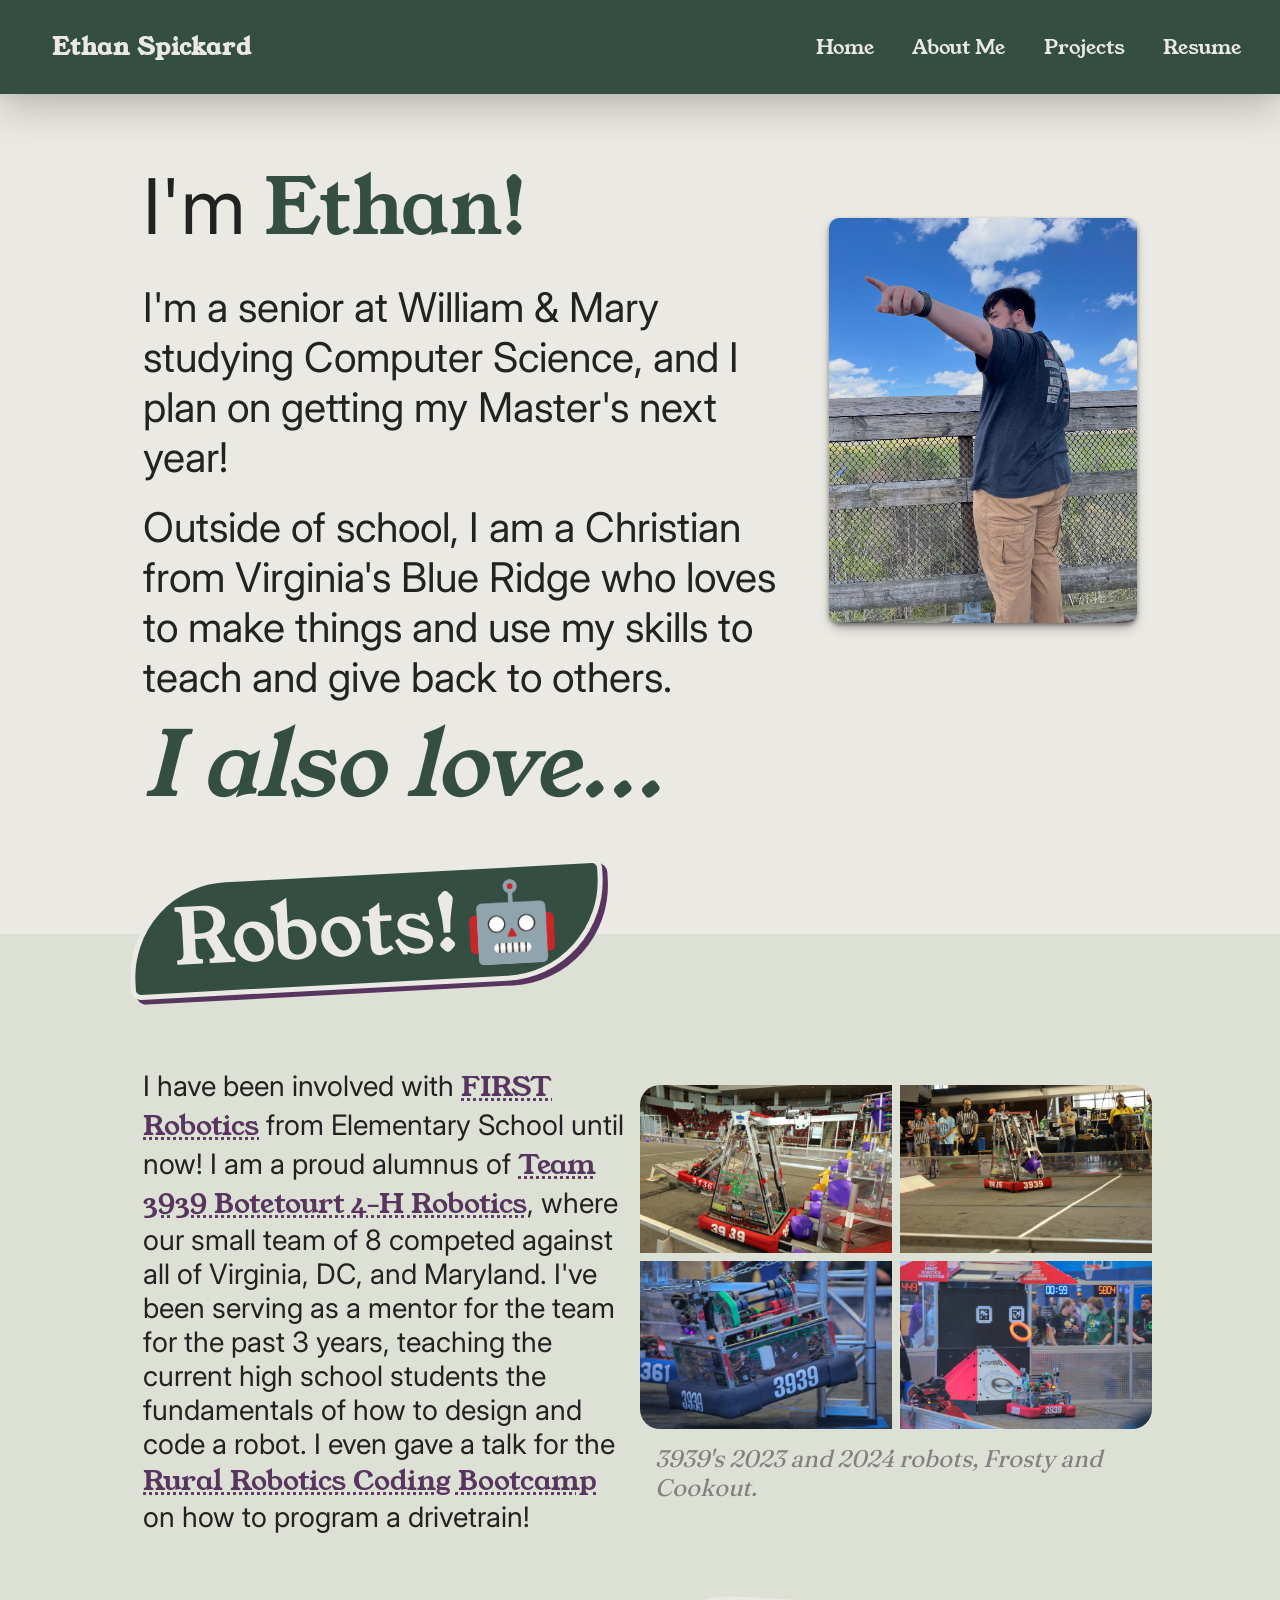
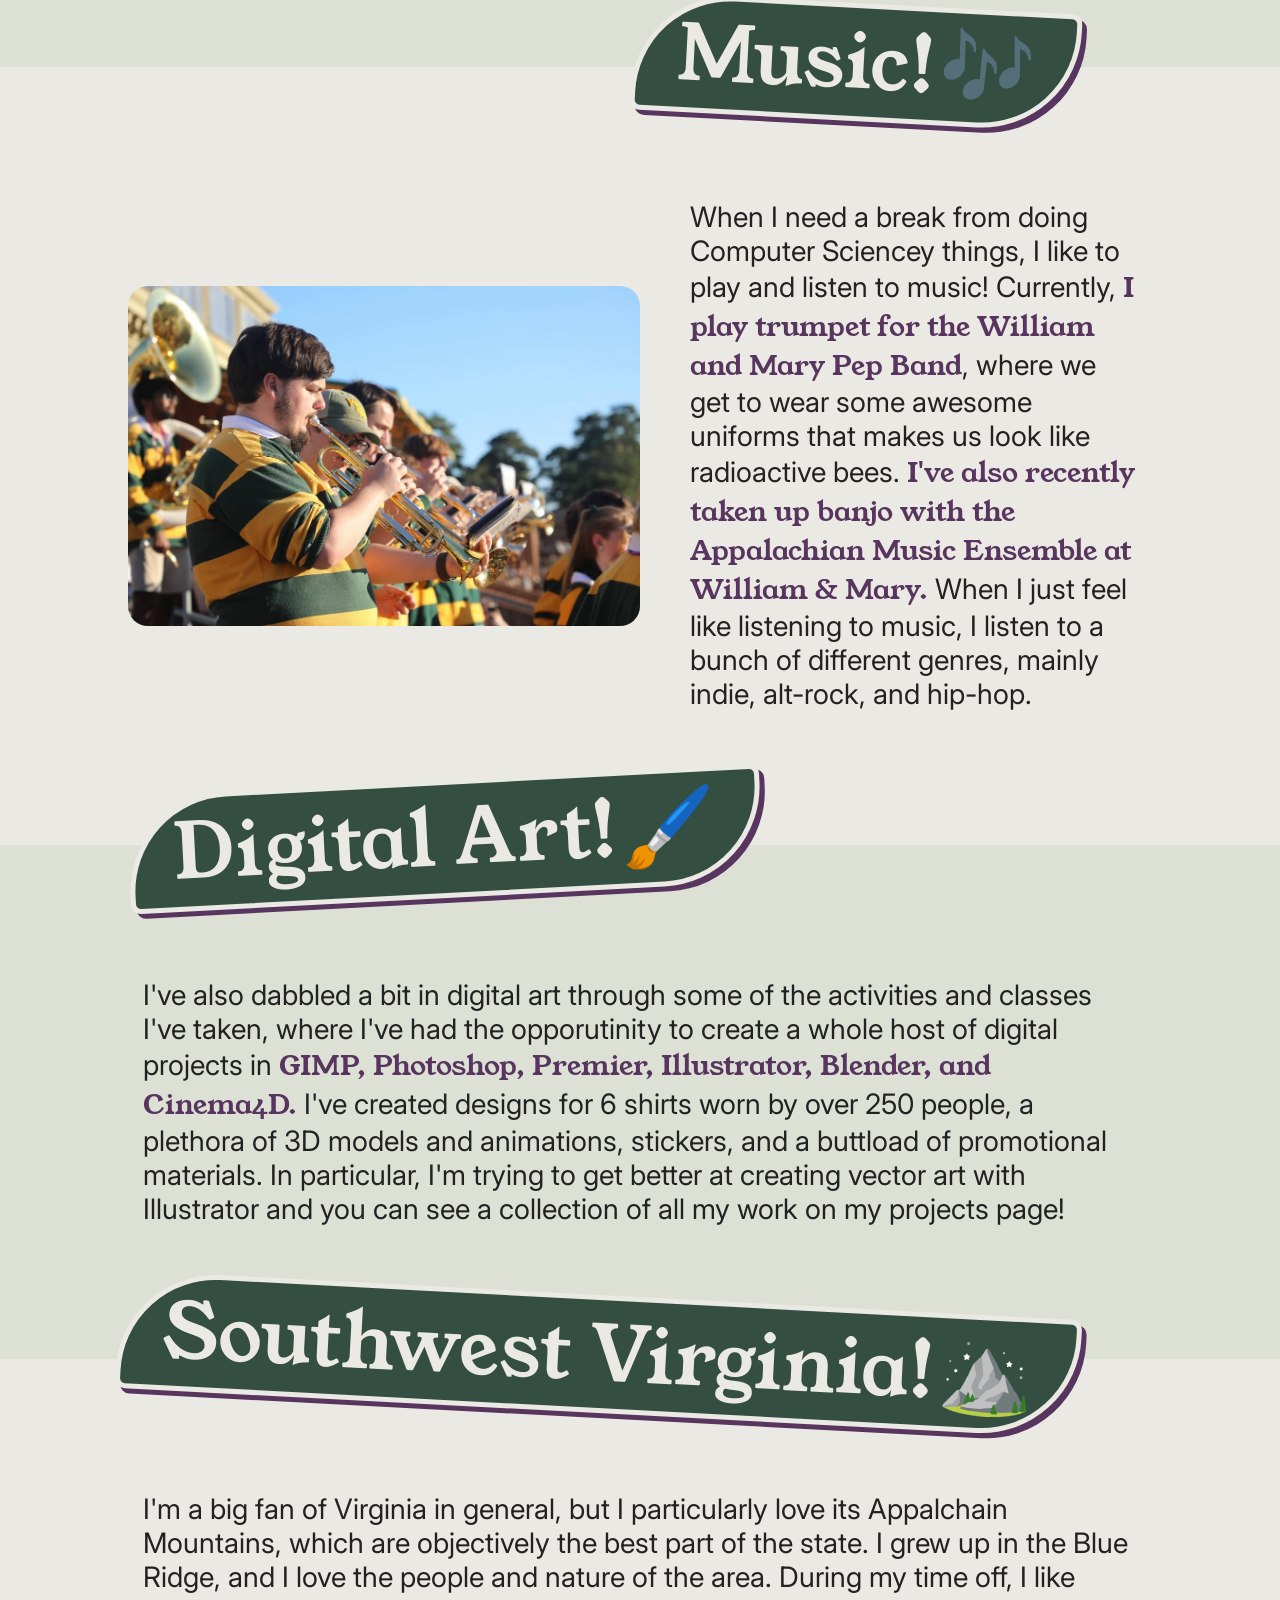
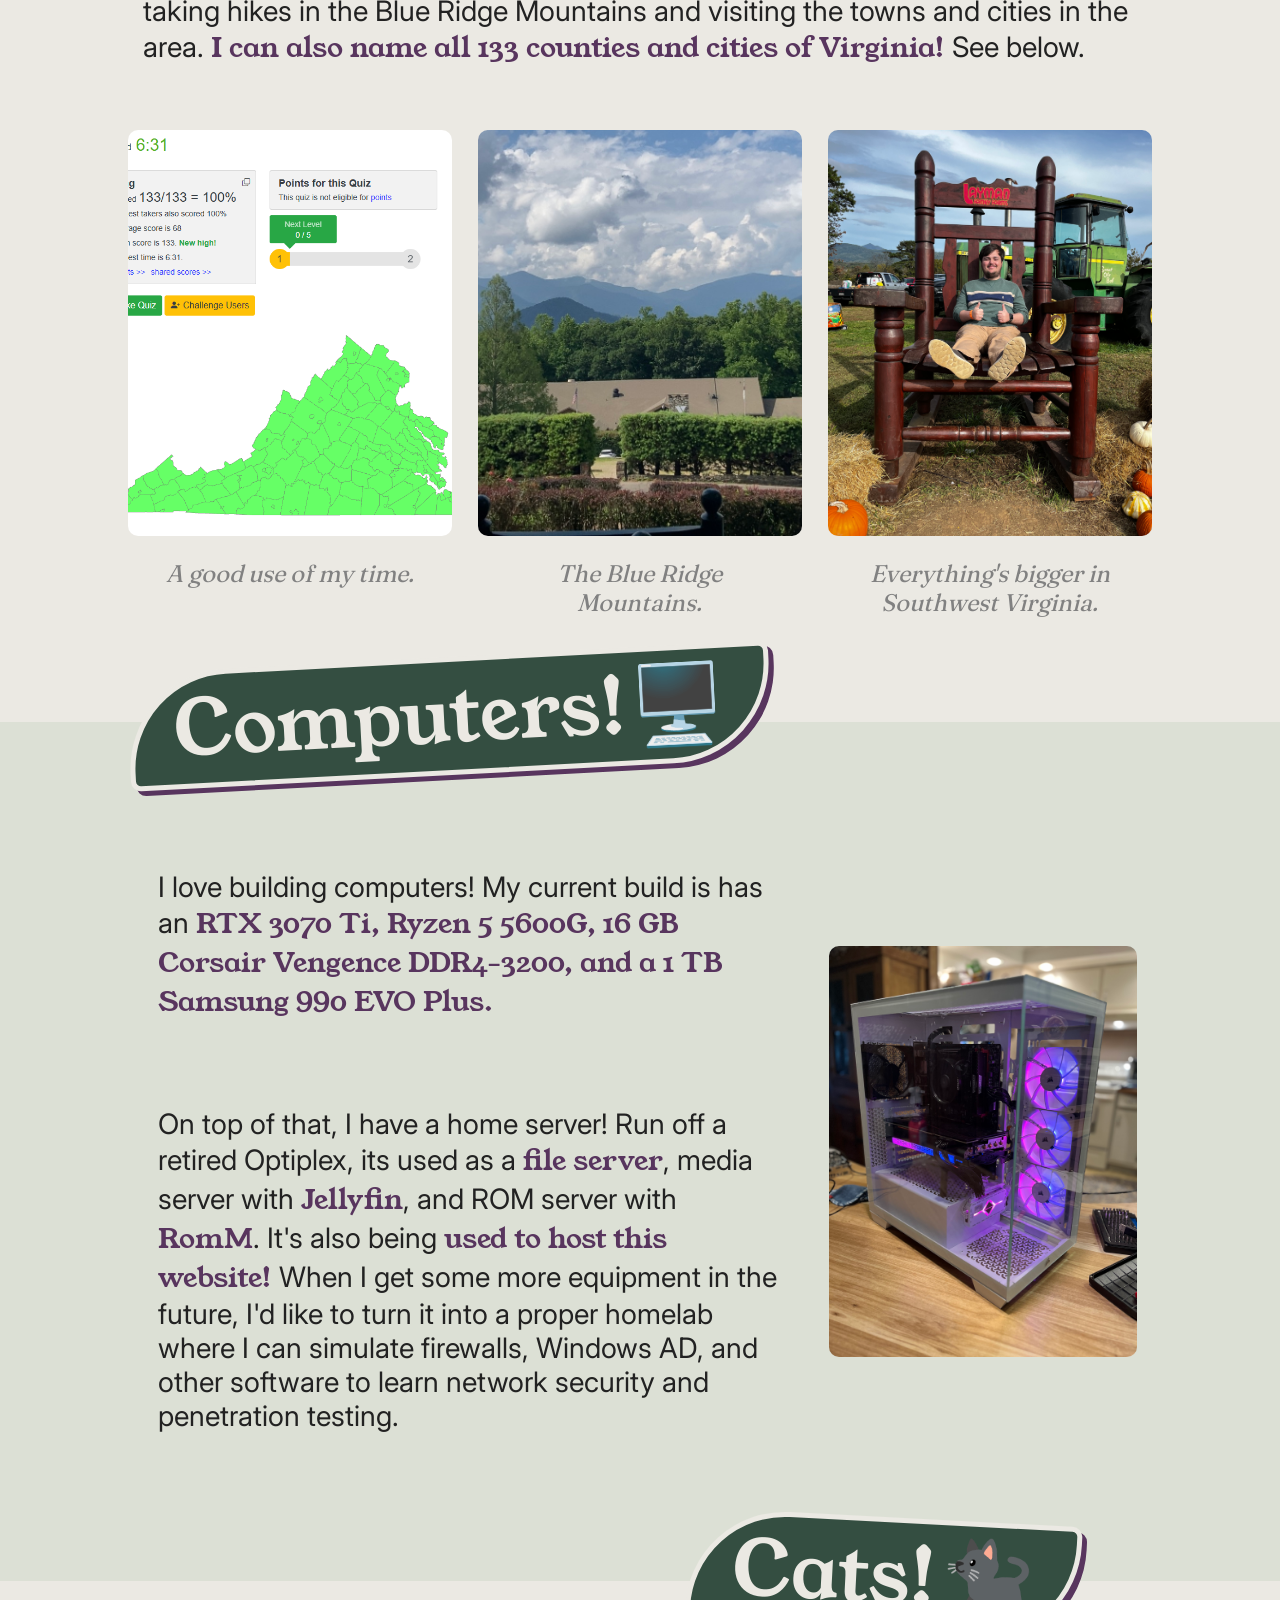
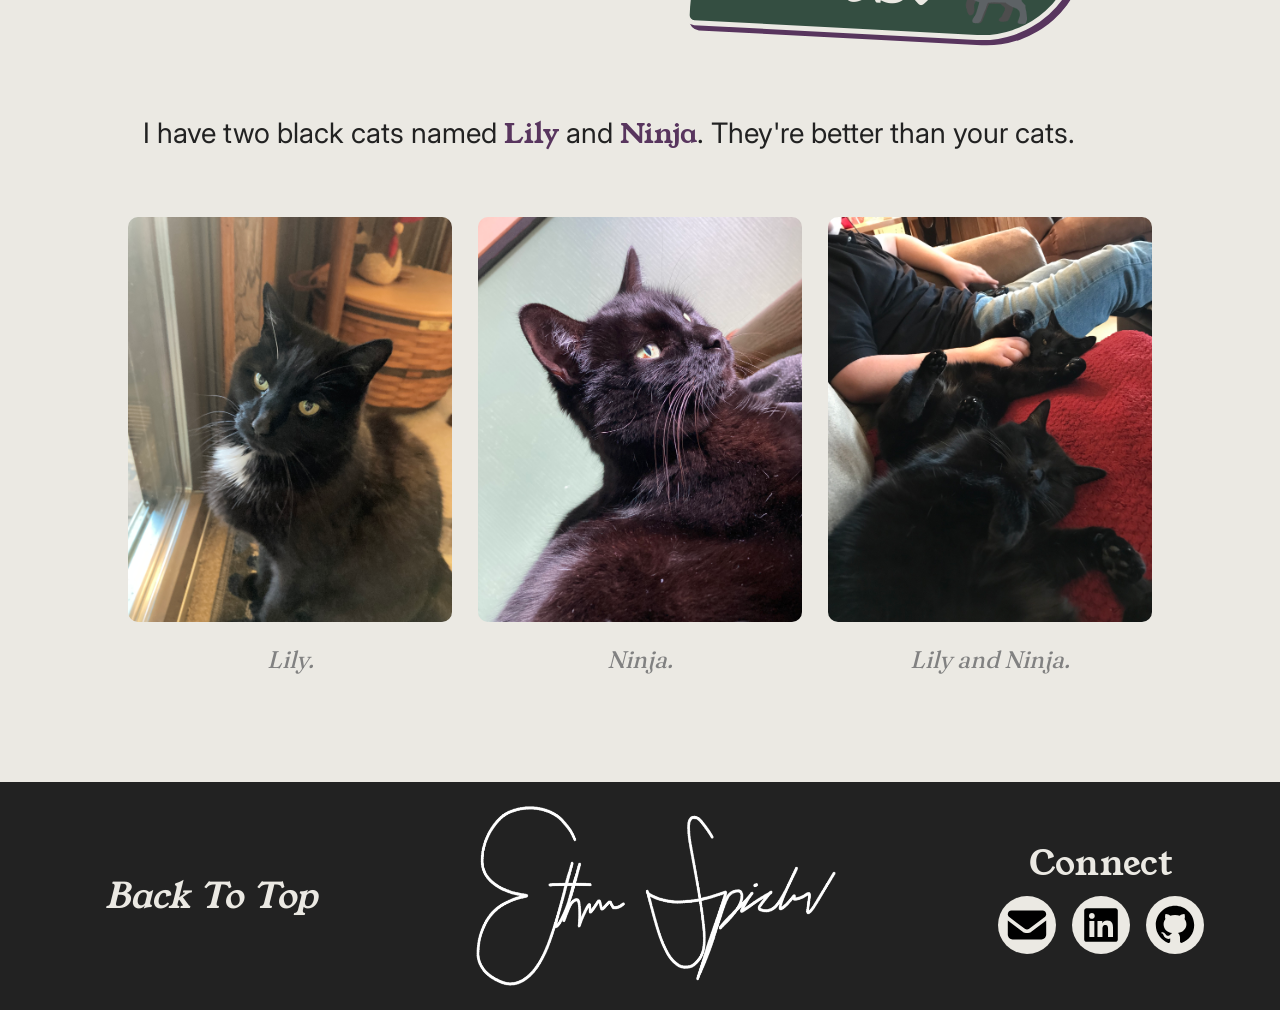
==== commit 7913845b: "Fixed mid-sized viewport scaling issues." ====
--- a/aboutme/index.html
+++ b/aboutme/index.html
@@ -2,7 +2,7 @@
 <html lang="en">
   <head>
     <meta charset="UTF-8"/>
-    <meta name="viewport" content="width=device-width, initial-scale=1.0, viewport-fit=cover"/>
+    <meta name="viewport" content="width=device-width, initial-scale=1.0, viewport-fit=cover" />
     <meta http-equiv="X-UA-Compatible" content="ie=edge"/>
     <title>Ethan Spickard</title>
     <link rel="stylesheet" href="/style.css"/>
@@ -31,9 +31,9 @@
         </ul>
       </nav>
     </header>
-    
-    <div class="about-me-container">
-      <div class="about-me-section">
+
+    <main class="about-me-container">
+      <section class="about-me-hero">
         <div class="split-container">
           <div class="split-two-third">
             <div class="about-me-hero-title">I'm <b>Ethan!</b></div>
@@ -42,67 +42,63 @@
             <div class="about-me-hero-segue">I also love...</div>
           </div>
           <div class="split-third">
-            <img class="about-me-hero-image" src="./images/pointing.jpg">
+            <img class="about-me-hero-image" src="./images/pointing.jpg" alt="Ethan smiling and pointing at the camera" />
           </div>
         </div>
-        
-      </div>
-      
-      
-      <div class="about-me-section">
+      </section>
+
+      <section class="about-me-section">
         <h2>Robots!🤖</h2>
         <div class="split-container">
           <p class="split-half">I have been involved with <a href="https://www.firstinspires.org">FIRST Robotics</a> from Elementary School until now! I am a proud alumnus of <a href="https://www.team3939.com/index.php">Team 3939 Botetourt 4-H Robotics</a>, where our small team of 8 competed against all of Virginia, DC, and Maryland. I've been serving as a mentor for the team for the past 3 years, teaching the current high school students the fundamentals of how to design and code a robot. I even gave a talk for the <a href="https://www.youtube.com/watch?v=V723dXsJxwY">Rural Robotics Coding Bootcamp</a> on how to program a drivetrain!</p>
-        
+
           <div class="split-half image-half">
             <div class="image-grid">
-              <img style="border-top-left-radius: 20px;" src="./images/3939frosty.jpg">
-              <img style="border-top-right-radius: 20px;" src="./images/3939frosty2.jpg">
-              <img style="border-bottom-left-radius: 20px;" src="./images/3939cookout.jpg">
-              <img style="border-bottom-right-radius: 20px;" src="./images/3939cookout2.jpg">
+              <img src="./images/3939frosty.jpg" alt="Team 3939's 2023 robot, Frosty, front view" />
+              <img src="./images/3939frosty2.jpg" alt="Team 3939's 2023 robot, Frosty, side view" />
+              <img src="./images/3939cookout.jpg" alt="Team 3939's 2024 robot, Cookout, front view" />
+              <img src="./images/3939cookout2.jpg" alt="Team 3939's 2024 robot, Cookout, side view" />
             </div>
             <p class="about-me-caption">3939's 2023 and 2024 robots, Frosty and Cookout.</p>
           </div>
         </div>
-      </div>
-      
-      
-      
-      <div class="about-me-section">
+      </section>
+
+      <section class="about-me-section">
         <h2>Music!🎶</h2>
         <div class="split-container">
-          <img class="split-half music-images" src="./images/pepband.JPG">
+          <img class="split-half music-images" src="./images/pepband.JPG" alt="Ethan playing trumpet in a William & Mary Pep Band uniform" />
           <p class="split-half music-text">When I need a break from doing Computer Sciencey things, I like to play and listen to music! Currently, <b>I play trumpet for the William and Mary Pep Band</b>, where we get to wear some awesome uniforms that makes us look like radioactive bees. <b>I've also recently taken up banjo with the Appalachian Music Ensemble at William & Mary.</b> When I just feel like listening to music, I listen to a bunch of different genres, mainly indie, alt-rock, and hip-hop.</p>
         </div>
-      </div>
-      
-      <div class="about-me-section">
+      </section>
+
+      <section class="about-me-section">
         <h2>Digital Art!🖌️</h2>
         <p>I've also dabbled a bit in digital art through some of the activities and classes I've taken, where I've had the opporutinity to create a whole host of digital projects in <b>GIMP, Photoshop, Premier, Illustrator, Blender, and Cinema4D.</b> I've created designs for 6 shirts worn by over 250 people, a plethora of 3D models and animations, stickers, and a buttload of promotional materials. In particular, I'm trying to get better at creating vector art with Illustrator and you can see a collection of all my work on my projects page!</p>
-      </div>
-      
-      <div class="about-me-section">
+      </section>
+
+      <section class="about-me-section">
         <h2>Southwest Virginia!⛰️</h2>
         <p>I'm a big fan of Virginia in general, but I particularly love its Appalchain Mountains, which are objectively the best part of the state. I grew up in the Blue Ridge, and I love the people and nature of the area. During my time off, I like taking hikes in the Blue Ridge Mountains and visiting the towns and cities in the area. <b>I can also name all 133 counties and cities of Virginia!</b> See below.</p>
         <div class="virginia-gallery">
           <div class="virginia-item">
-            <img class="virginia-images" src="./images/virginiaquiz.png">
+            <img class="virginia-images" src="./images/virginiaquiz.png" alt="A completed quiz naming all 133 counties and cities of Virginia" />
             <p class="about-me-caption">A good use of my time.</p>
           </div>
-        
+
           <div class="virginia-item">
-            <img class="virginia-images" src="./images/blueridge.jpg">
+            <img class="virginia-images" src="./images/blueridge.jpg" alt="A view of the Blue Ridge Mountains" />
             <p class="about-me-caption">The Blue Ridge Mountains.</p>
           </div>
-        
+
           <div class="virginia-item">
-            <img class="virginia-images" src="./images/bigchair.png">
-            <p class="about-me-caption">Everything's bigger in <br> Southwest Virginia.</p>
+            <img class="virginia-images" src="./images/bigchair.png" alt="Ethan sitting in a giant chair in Southwest Virginia" />
+            <p class="about-me-caption">Everything's bigger in <br /> Southwest Virginia.</p>
           </div>
         </div>
-      </div>
-      
-      <div class="about-me-section">
+      </section>
+
+      <section class="about-me-section">
         <h2>Computers!🖥️</h2>
         <div class="split-container">
           <div class="split-two-third">
@@ -110,36 +106,34 @@
             <p>On top of that, I have a home server! Run off a retired Optiplex, its used as a <b>file server</b>, media server with <b>Jellyfin</b>, and ROM server with <b>RomM</b>. It's also being <b>used to host this website!</b> When I get some more equipment in the future, I'd like to turn it into a proper homelab where I can simulate firewalls, Windows AD, and other software to learn network security and penetration testing.</p>
           </div>
           <div class="split-third">
-            <img class="computer-image" src="./images/computer.png">
+            <img class="computer-image" src="./images/computer.png" alt="Ethan's custom-built desktop computer" />
           </div>
-          
-        </div>        
-      </div>
-      
-      <div class="about-me-section">
+        </div>
+      </section>
+
+      <section class="about-me-section">
         <h2>Cats!🐈‍⬛</h2>
-        <p style="width: fit-content;">I have two black cats named <b>Lily</b> and <b>Ninja</b>. They're better than your cats.</p>
-        
+        <p class="cats-intro">I have two black cats named <b>Lily</b> and <b>Ninja</b>. They're better than your cats.</p>
+
         <div class="cat-gallery">
           <div class="cat-item">
-            <img class="cat-images" src="./images/lily.JPG">
+            <img class="cat-images" src="./images/lily.JPG" alt="Lily the black cat" />
             <p class="about-me-caption">Lily.</p>
           </div>
-        
+
           <div class="cat-item">
-            <img class="cat-images" src="./images/ninja.png">
+            <img class="cat-images" src="./images/ninja.png" alt="Ninja the black cat" />
             <p class="about-me-caption">Ninja.</p>
           </div>
-        
+
           <div class="cat-item">
-            <img class="cat-images" src="./images/ninjaandlily.JPG">
+            <img class="cat-images" src="./images/ninjaandlily.JPG" alt="Lily and Ninja together" />
             <p class="about-me-caption">Lily and Ninja.</p>
           </div>
         </div>
-      </div>
-    
-    </div>
-    
+      </section>
+    </main>
+
     <footer class="footer">
       <div class="backToTop">
         <a class="backToTopText" href="#top">Back To Top</a>
@@ -156,17 +150,17 @@
         <ul class="social-links">
           <li>
             <a href="mailto:ethan@ethanspickard.com">
-              <img src="/images/email.svg" alt="Email"/>
+              <img src="/images/email.svg" alt="Email" />
             </a>
           </li>
           <li>
             <a href="https://linkedin.com/in/ethan-spickard">
-              <img src="/images/linkedin.svg" alt="LinkedIn logo"/>
+              <img src="/images/linkedin.svg" alt="LinkedIn logo" />
             </a>
           </li>
           <li>
             <a href="https://github.com/ecspickard">
-              <img src="/images/github.svg" alt="GitHub logo"/>
+              <img src="/images/github.svg" alt="GitHub logo" />
             </a>
           </li>
         </ul>
--- a/style.css
+++ b/style.css
@@ -356,7 +356,7 @@
   justify-self: center;
   flex: 1 1 280px;
   max-width: 800px;
-  min-height: 35vh;
+  min-height: 38vh;
   border: solid var(--accent-white) 2px;
   border-radius: 15px;
   background-color: var(--whiter);
@@ -755,7 +755,6 @@
    Responsive Breakpoints
    ========================================================= */
 
-/* Tablet and below: stack the two-column layouts */
 @media (max-width: 900px) {
   .hero {
     grid-template-columns: 1fr;
@@ -811,7 +810,6 @@
   }
 }
 
-/* Mobile: simplify navbar, stats, and footer */
 @media (max-width: 700px) {
   .navbar {
     padding-top: calc(0.75rem + env(safe-area-inset-top, 0px));
@@ -897,7 +895,6 @@
   }
 }
 
-/* Small phones: tighten spacing and type further */
 @media (max-width: 420px) {
   .hero-title h1,
   .hero-title p {
@@ -932,16 +929,11 @@
 
 
 
-
-
-
-/**
-  About Me
-*/
-
-
-
-.about-me-container > div:nth-child(even){
+/* =========================================================
+   About Me
+   ========================================================= */
+
+.about-me-container > .about-me-section:nth-child(even) {
   background-color: var(--background-green);
 }
 
@@ -949,11 +941,11 @@
   position: absolute;
   top: -8rem;
   font-family: "YoungSerif";
-  font-size: 5rem;
+  font-size: clamp(2.25rem, 6vw, 5rem);
   font-weight: lighter;
   color: var(--white);
-  padding-left: 40px;
-  padding-right: 40px;
+  padding-left: clamp(16px, 4vw, 40px);
+  padding-right: clamp(16px, 4vw, 40px);
   background-color: var(--green);
   border: solid 5px var(--white);
   border-top-left-radius: 100px;
@@ -961,22 +953,21 @@
   border-top-right-radius: 10px;
   border-bottom-left-radius: 10px;
   box-shadow: 5px 5px 0px 0px var(--purple);
-}
-
-.about-me-container > div:nth-child(even) h2{
+  max-width: calc(100vw - 4rem);
+}
+
+.about-me-container > .about-me-section:nth-child(even) h2 {
   transform: rotate(-3deg);
 }
 
-.about-me-container > div:nth-child(odd) h2{
+.about-me-container > .about-me-section:nth-child(odd) h2 {
   right: 12.5rem;
   transform: rotate(3deg);
 }
 
-
-
 .about-me-container p {
   font-family: "Inter";
-  font-size: 2rem;
+  font-size: clamp(1.05rem, 2.2vw, 2rem);
   color: var(--black);
   padding: 15px;
   display: inline-block;
@@ -984,13 +975,13 @@
 
 .about-me-container b {
   font-family: "YoungSerif";
-  font-size: 2rem;
+  font-size: clamp(1.05rem, 2.2vw, 2rem);
   color: var(--purple);
 }
 
 .about-me-container a {
   font-family: "YoungSerif";
-  font-size: 2rem;
+  font-size: clamp(1.05rem, 2.2vw, 2rem);
   text-decoration: underline dotted;
   color: var(--purple);
   transition: ease-out 0.5s;
@@ -1001,50 +992,75 @@
   transition: ease-out 0.5s;
 }
 
+.about-me-container img {
+  transition: ease 0.5s;
+  max-width: 100%;
+}
+
+.about-me-container img:hover {
+  transform: scale(1.025) rotate(-0.5deg);
+  transition: ease 0.5s;
+  z-index: 1000;
+}
 
 .about-me-hero-title {
   font-family: "Inter";
-  font-size: 5rem;
+  font-size: clamp(2.5rem, 6vw, 5rem);
   color: var(--black);
 }
 
 .about-me-hero-title b {
   font-family: "YoungSerif";
-  font-size: 5rem;
+  font-size: clamp(2.5rem, 6vw, 5rem);
   color: var(--green);
 }
 
 .about-me-hero-subtitle {
   font-family: "Inter";
-  font-size: 3rem;
+  font-size: clamp(1.35rem, 3.2vw, 3rem);
   color: var(--black);
   margin: 20px 0px;
 }
 
 .about-me-hero-body {
   font-family: "Inter";
-  font-size: 3rem;
+  font-size: clamp(1.35rem, 3.2vw, 3rem);
   color: var(--black);
 }
 
 .about-me-hero-segue {
   font-family: "YoungSerif";
-  font-size: 7rem;
+  font-size: clamp(2.75rem, 7vw, 7rem);
   font-style: italic;
   color: var(--green);
 }
 
 .about-me-hero-image {
   border-radius: 10px;
-box-shadow: rgba(0, 0, 0, 0.4) 0px 2px 4px, rgba(0, 0, 0, 0.3) 0px 7px 13px -3px, rgba(0, 0, 0, 0.2) 0px -3px 0px inset;}
-
+  box-shadow:
+    rgba(0, 0, 0, 0.4) 0px 2px 4px,
+    rgba(0, 0, 0, 0.3) 0px 7px 13px -3px,
+    rgba(0, 0, 0, 0.2) 0px -3px 0px inset;
+  width: 100%;
+  height: auto;
+}
 
 .robot-images {
-  border-radius: 20px;
   width: 100%;
   max-width: 450px;
   height: auto;
   border-radius: 5px;
+}
+
+.about-me-hero {
+  display: flex;
+  width: 100%;
+  position: relative;
+  flex-direction: column;
+  padding-top: 5vh;
+  padding-bottom: 10vh;
+  padding-left: 10vw;
+  padding-right: 10vw;
 }
 
 .about-me-section {
@@ -1062,6 +1078,7 @@
   display: flex;
   flex-direction: row;
   flex-wrap: wrap;
+  align-items: center;
   width: 100%;
 }
 
@@ -1076,7 +1093,7 @@
   font-size: x-large !important;
   margin: 0;
   padding: 0;
-  color:  var(--grey) !important;
+  color: var(--grey) !important;
 }
 
 .image-half {
@@ -1089,11 +1106,36 @@
   display: grid;
   grid-template-columns: repeat(2, 1fr);
   gap: 8px;
+  width: 100%;
+}
+
+.image-grid img {
+  width: 100%;
+  height: auto;
+}
+
+.image-grid img:nth-child(1) {
+  border-top-left-radius: 20px;
+}
+
+.image-grid img:nth-child(2) {
+  border-top-right-radius: 20px;
+}
+
+.image-grid img:nth-child(3) {
+  border-bottom-left-radius: 20px;
+}
+
+.image-grid img:nth-child(4) {
+  border-bottom-right-radius: 20px;
 }
 
 .music-images {
   border-radius: 20px;
-  margin: 0;
+  margin: 0 auto;
+  width: 100%;
+  height: auto;
+  align-self: center; /* stop the flex row from stretching the image to the text's height */
 }
 
 .music-text {
@@ -1101,24 +1143,34 @@
 }
 
 .virginia-images {
-  height: 475px;
-  margin: 20px;
+  display: block;
+  width: 100%;
+  height: auto;
+  aspect-ratio: var(--gallery-ratio, 4 / 5);
+  object-fit: cover;
+  margin: 0;
   border-radius: 10px;
 }
 
 .virginia-gallery {
-  display: flex;
-  flex-wrap: wrap;
+  --gallery-ratio: 4 / 5;
+  display: flex;
+  flex-direction: row;
+  flex-wrap: nowrap;
   justify-content: center;
   align-items: flex-start;
-  width: 100%;
+  gap: clamp(0.75rem, 2vw, 2.5rem);
+  width: 100%;
+  margin-top: 20px;
 }
 
 .virginia-item {
   display: flex;
   flex-direction: column;
   align-items: center;
-  margin: 20px;
+  flex: 1 1 0;
+  min-width: 0;
+  margin: 0;
 }
 
 .virginia-item .about-me-caption {
@@ -1136,36 +1188,187 @@
   flex: 1 1 33%;
   min-width: 0;
   padding: 15px;
+  display: flex;
+  justify-content: center;
+  align-items: center;
 }
 
 .computer-image {
   border-radius: 10px;
-  height: 550px;
-  width: auto;  
+  height: auto;
+  max-height: 550px;
+  max-width: 100%;
+  width: auto;
 }
 
 .cat-images {
-  height: 475px;
-  margin: 20px;
+  display: block;
+  width: 100%;
+  height: auto;
+  aspect-ratio: var(--gallery-ratio, 4 / 5);
+  object-fit: cover;
+  margin: 0;
   border-radius: 10px;
 }
 
 .cat-gallery {
-  display: flex;
-  flex-wrap: wrap;
+  --gallery-ratio: 4 / 5;
+  display: flex;
+  flex-direction: row;
+  flex-wrap: nowrap;
   justify-content: center;
   align-items: flex-start;
-  width: 100%;
+  gap: clamp(0.75rem, 2vw, 2.5rem);
+  width: 100%;
+  margin-top: 20px;
 }
 
 .cat-item {
   display: flex;
   flex-direction: column;
   align-items: center;
-  margin: 20px;
+  flex: 1 1 0;
+  min-width: 0;
+  margin: 0;
 }
 
 .cat-item .about-me-caption {
   margin-top: 8px;
   text-align: center;
+}
+
+.cats-intro {
+  width: fit-content;
+  max-width: 100%;
+}
+
+/* Hero: center the photo against the title, subtitle and body (rows 1-3),
+   leaving out the "I also love..." line (row 4) */
+.about-me-container > .about-me-hero:first-child .split-container {
+  display: grid;
+  grid-template-columns: 67% 33%;
+  align-items: start;
+}
+
+.about-me-container > .about-me-hero:first-child .split-two-third {
+  display: contents;
+}
+
+.about-me-container > .about-me-hero:first-child .split-two-third > div {
+  grid-column: 1;
+  padding: 0 15px; /* matches the 15px the text column had before */
+}
+
+.about-me-container > .about-me-hero:first-child .split-two-third > div:first-child {
+  padding-top: 15px;
+}
+
+.about-me-container > .about-me-hero:first-child .split-two-third > div:last-child {
+  padding-bottom: 15px;
+}
+
+.about-me-container > .about-me-hero:first-child .split-third {
+  grid-column: 2;
+  grid-row: 1 / span 3;
+  align-self: center;
+}
+
+@media (max-width: 768px) {
+  /* Hero goes back to the stacked flex layout on mobile */
+  .about-me-container > .about-me-section:first-child .split-container {
+    display: flex;
+  }
+
+  .about-me-container > .about-me-section:first-child .split-two-third {
+    display: block;
+  }
+
+  .about-me-container > .about-me-section:first-child .split-two-third > div,
+  .about-me-container > .about-me-section:first-child .split-two-third > div:first-child,
+  .about-me-container > .about-me-section:first-child .split-two-third > div:last-child {
+    padding: 0;
+  }
+
+  .about-me-section {
+    padding-top: 7rem;
+    padding-bottom: 6vh;
+    padding-left: 6vw;
+    padding-right: 6vw;
+  }
+
+  .split-half,
+  .split-two-third,
+  .split-third {
+    flex: 1 1 100%;
+  }
+
+  .split-two-third {
+    padding: 0;
+    order: 2;
+  }
+
+  .split-third {
+    padding: 0 0 20px 0;
+    order: 1;
+  }
+
+  .music-text {
+    padding-left: 15px !important;
+    order: 2;
+  }
+
+  .music-images {
+    order: 1;
+  }
+
+  .about-me-container h2 {
+    position: static;
+    display: inline-block;
+    font-size: 1.35rem !important;
+    margin: 0 0 2rem 0;
+    padding-left: 20px;
+    transform: none !important;
+  }
+
+  .about-me-container > .about-me-section:nth-child(odd) h2 {
+    right: auto;
+  }
+
+  /* Galleries collapse to a single column only on mobile */
+  .virginia-gallery,
+  .cat-gallery {
+    flex-direction: column;
+    align-items: center;
+    gap: 1.5rem;
+  }
+
+  .virginia-item,
+  .cat-item {
+    flex: 0 0 auto;
+    width: 100%;
+    max-width: 320px;
+  }
+
+  .virginia-images,
+  .cat-images {
+    aspect-ratio: auto;
+    object-fit: initial;
+  }
+
+  .computer-image {
+    height: auto;
+    width: 100%;
+    max-height: none;
+  }
+}
+
+@media (max-width: 480px) {
+  .image-grid {
+    gap: 6px;
+  }
+
+  .virginia-item,
+  .cat-item {
+    max-width: 100%;
+  }
 }
